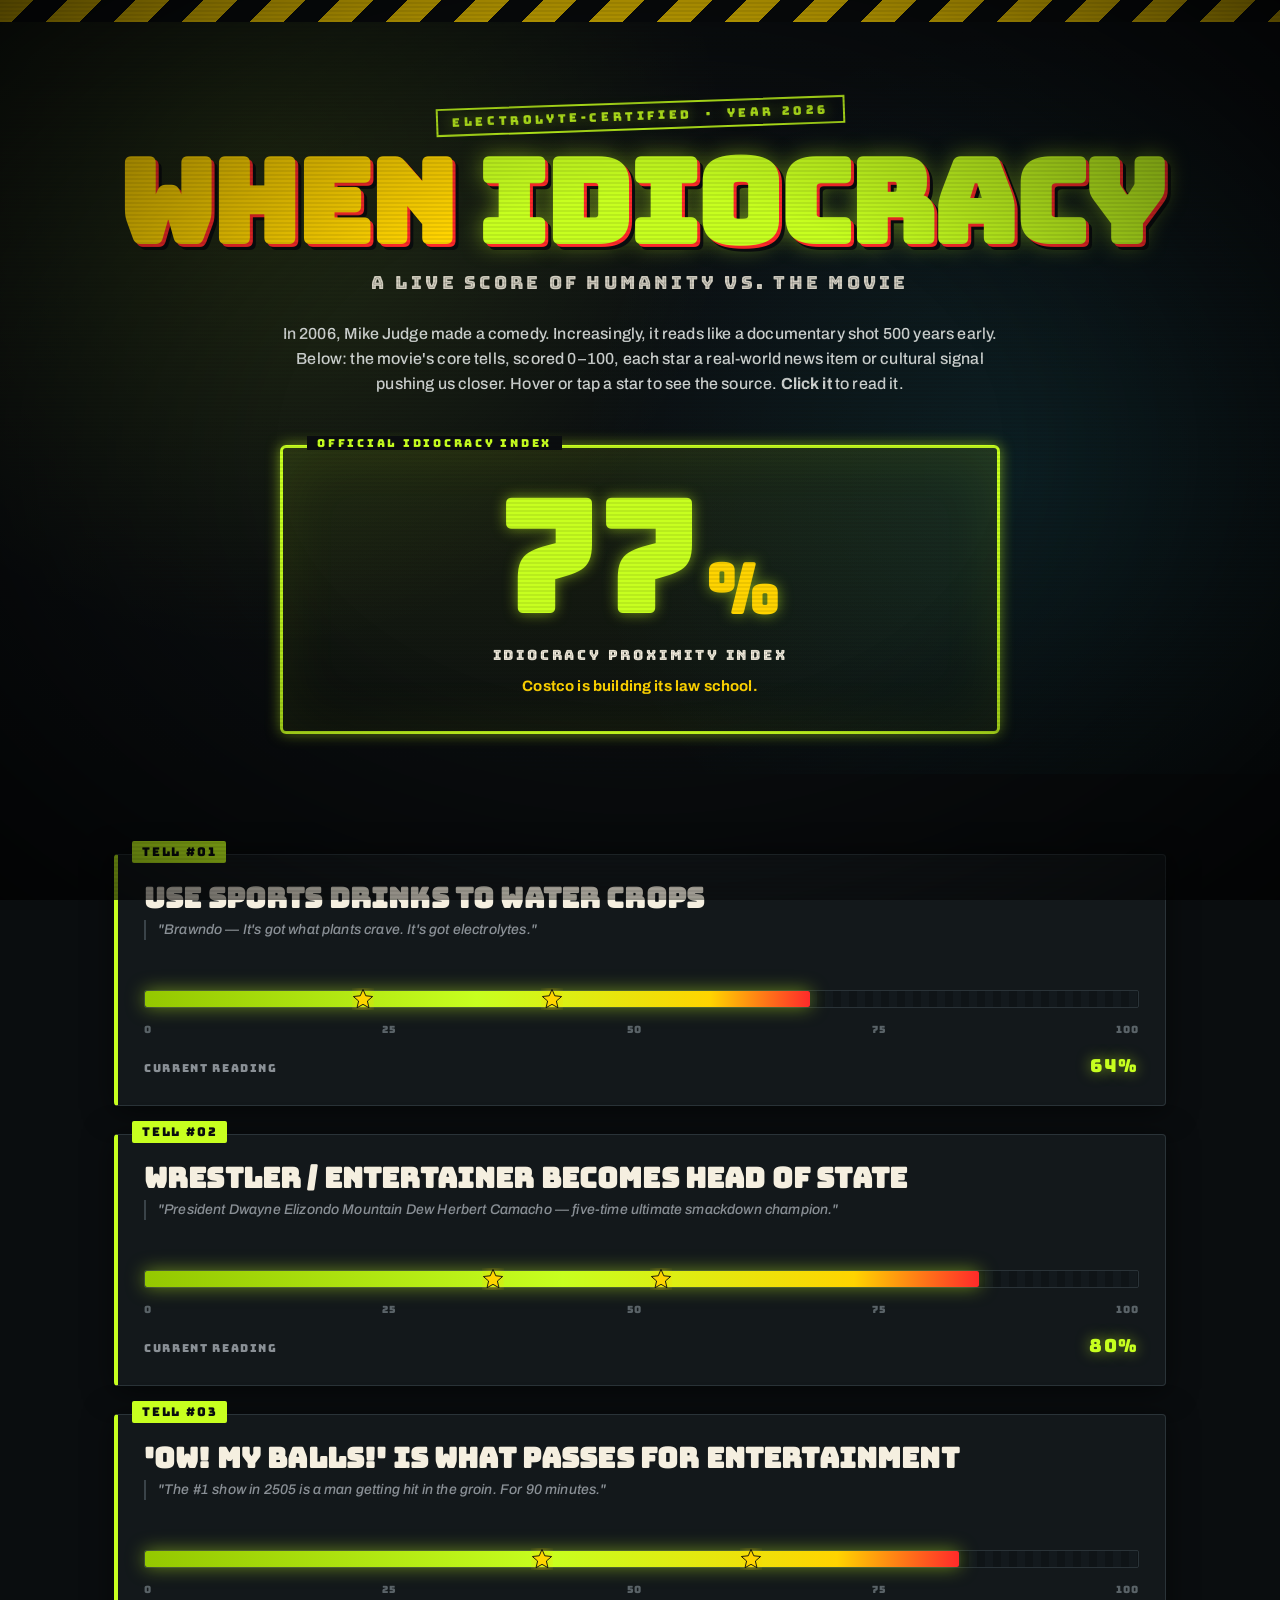
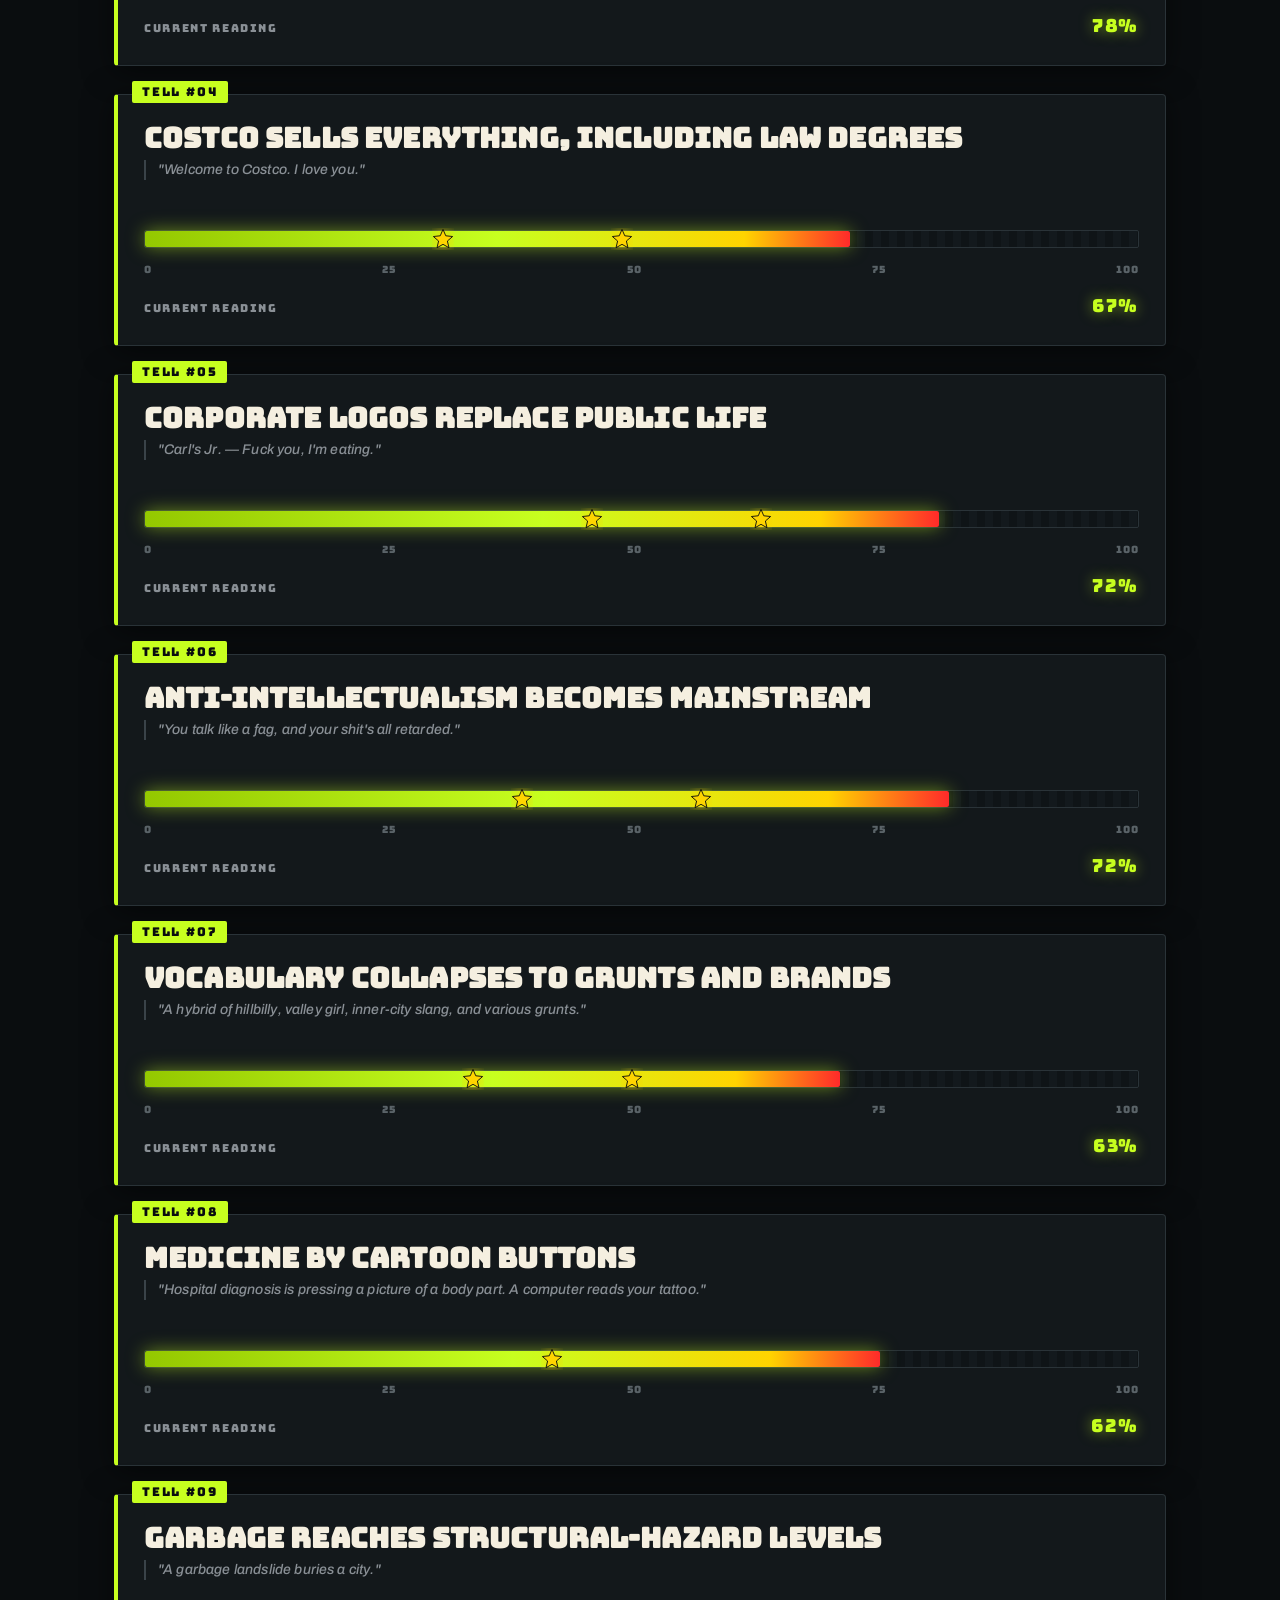
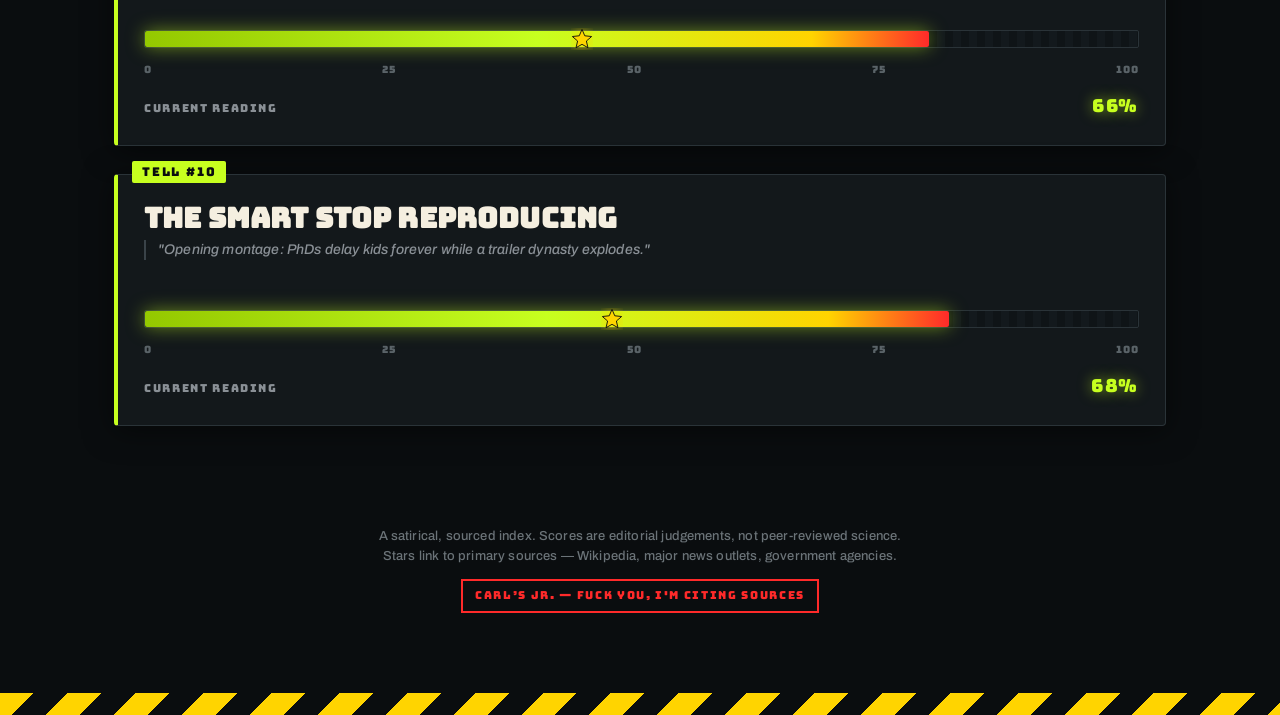
==== index.html @ a4da4355 "Initial: When Idiocracy — live proximity index Static page scoring how close reality has drifted tow" ====
<!doctype html>
<html lang="en">
<head>
  <meta charset="utf-8">
  <meta name="viewport" content="width=device-width, initial-scale=1">
  <title>When Idiocracy — The Official Index</title>
  <meta name="description"
        content="How close is reality to the movie Idiocracy? A scored, sourced, electrolyte-enriched tracker.">

  <link rel="preconnect" href="https://fonts.googleapis.com">
  <link rel="preconnect" href="https://fonts.gstatic.com" crossorigin>
  <link href="https://fonts.googleapis.com/css2?family=Archivo:wght@500;700;900&family=Archivo+Black&family=Bungee&family=Bungee+Inline&display=swap"
        rel="stylesheet">

  <link rel="stylesheet" href="styles.css">
</head>
<body>

  <div class="hazard"></div>

  <header class="hero">
    <div class="stamp">ELECTROLYTE-CERTIFIED &nbsp;·&nbsp; YEAR 2026</div>
    <h1>
      <span class="when">WHEN</span>
      <span class="idiocracy">IDIOCRACY</span>
    </h1>
    <div class="tagline">A Live Score of Humanity vs. the Movie</div>

    <p class="intro">
      In 2006, Mike Judge made a comedy. Increasingly, it reads like a documentary shot 500 years early.
      Below: the movie's core tells, scored 0–100, each star a real-world news item or cultural signal pushing us closer.
      Hover or tap a star to see the source. <strong>Click it</strong> to read it.
    </p>

    <div class="total">
      <div class="big"><span id="total-num">0</span><span class="pct">%</span></div>
      <div class="label">IDIOCRACY PROXIMITY INDEX</div>
      <div class="verdict" id="verdict">Calibrating the Brawndo-meter...</div>
    </div>
  </header>

  <main id="tells" class="tells">
    <!-- tells rendered by script.js -->
  </main>

  <footer>
    A satirical, sourced index. Scores are editorial judgements, not peer-reviewed science.<br>
    Stars link to primary sources — Wikipedia, major news outlets, government agencies.<br>
    <div class="carls">CARL&rsquo;S JR. — FUCK YOU, I'M CITING SOURCES</div>
  </footer>

  <div class="hazard"></div>

  <script src="data.js"></script>
  <script src="script.js"></script>
</body>
</html>
---- styles.css ----
/* ============================================================
   WHEN IDIOCRACY — Brawndo-flavoured dystopian stylesheet
   ============================================================ */

:root {
  --brawndo: #c7ff1f;       /* electrolyte green */
  --brawndo-deep: #94c800;
  --hazard: #ffd400;        /* warning yellow */
  --electric: #19e6ff;      /* TV-blue */
  --blood: #ff2a2a;         /* Carl's Jr. red */
  --ink: #0a0d0f;           /* tarmac */
  --ink-2: #13181b;
  --ash: #1f272b;
  --bone: #f5efe0;          /* newsprint */
  --glow: 0 0 14px rgba(199, 255, 31, 0.55);
}

* { box-sizing: border-box; margin: 0; padding: 0; }

html, body {
  background: var(--ink);
  color: var(--bone);
  font-family: 'Archivo', 'Helvetica Neue', Arial, sans-serif;
  font-weight: 500;
  letter-spacing: 0.01em;
  overflow-x: hidden;
}

/* Scanline crust over the whole page — makes it feel like a CRT feed */
body::before {
  content: "";
  position: fixed; inset: 0;
  background: repeating-linear-gradient(
    to bottom,
    rgba(0,0,0,0) 0px,
    rgba(0,0,0,0) 2px,
    rgba(0,0,0,0.15) 3px,
    rgba(0,0,0,0) 4px
  );
  pointer-events: none;
  z-index: 9999;
  mix-blend-mode: multiply;
}

/* Vignette */
body::after {
  content: "";
  position: fixed; inset: 0;
  background: radial-gradient(ellipse at center, rgba(0,0,0,0) 40%, rgba(0,0,0,0.7) 100%);
  pointer-events: none;
  z-index: 9998;
}

a { color: var(--electric); text-decoration: none; }
a:hover { color: var(--brawndo); }

/* ============================================================
   HAZARD STRIPES (top + bottom)
   ============================================================ */
.hazard {
  height: 22px;
  background: repeating-linear-gradient(
    135deg,
    var(--hazard) 0 24px,
    var(--ink) 24px 48px
  );
  position: relative;
  z-index: 2;
}

/* ============================================================
   HEADER
   ============================================================ */
.hero {
  position: relative;
  padding: 80px 24px 40px;
  text-align: center;
  background:
    radial-gradient(circle at 20% 20%, rgba(199,255,31,0.12), transparent 40%),
    radial-gradient(circle at 80% 60%, rgba(25,230,255,0.08), transparent 40%),
    linear-gradient(180deg, #0c1013 0%, #0a0d0f 100%);
  overflow: hidden;
}

.hero .stamp {
  display: inline-block;
  padding: 4px 14px;
  border: 2px solid var(--brawndo);
  color: var(--brawndo);
  font-family: 'Bungee', 'Archivo Black', sans-serif;
  font-size: 12px;
  letter-spacing: 0.3em;
  transform: rotate(-2deg);
  margin-bottom: 18px;
  text-shadow: var(--glow);
}

.hero h1 {
  font-family: 'Bungee', 'Archivo Black', sans-serif;
  font-size: clamp(48px, 9vw, 120px);
  line-height: 0.95;
  letter-spacing: -0.02em;
  color: var(--bone);
  text-shadow:
    3px 3px 0 var(--blood),
    6px 6px 0 var(--ink);
}
.hero h1 .when { color: var(--hazard); }
.hero h1 .idiocracy {
  color: var(--brawndo);
  text-shadow:
    3px 3px 0 var(--blood),
    6px 6px 0 var(--ink),
    0 0 22px rgba(199,255,31,0.5);
}

.hero .tagline {
  margin-top: 14px;
  font-family: 'Bungee Inline', 'Archivo Black', sans-serif;
  color: var(--bone);
  font-size: clamp(13px, 1.6vw, 18px);
  letter-spacing: 0.18em;
  text-transform: uppercase;
  opacity: 0.85;
}

.hero .intro {
  max-width: 720px;
  margin: 28px auto 0;
  font-size: 16px;
  line-height: 1.55;
  color: #cfd3d1;
}

/* ============================================================
   TOTAL SCORE — giant gauge
   ============================================================ */
.total {
  margin: 48px auto 0;
  max-width: 720px;
  padding: 28px 28px 32px;
  border: 3px solid var(--brawndo);
  background: linear-gradient(180deg, rgba(199,255,31,0.08), rgba(199,255,31,0.02));
  border-radius: 6px;
  position: relative;
  box-shadow: var(--glow), inset 0 0 60px rgba(199,255,31,0.08);
}
.total::before {
  content: "OFFICIAL IDIOCRACY INDEX";
  position: absolute;
  top: -12px; left: 24px;
  background: var(--ink);
  color: var(--brawndo);
  padding: 0 10px;
  font-family: 'Bungee', sans-serif;
  font-size: 11px;
  letter-spacing: 0.25em;
}
.total .big {
  font-family: 'Bungee', 'Archivo Black', sans-serif;
  font-size: clamp(72px, 14vw, 160px);
  line-height: 1;
  color: var(--brawndo);
  text-shadow: var(--glow);
  display: flex;
  align-items: flex-end;
  justify-content: center;
  gap: 6px;
}
.total .big .pct {
  font-size: 0.45em;
  color: var(--hazard);
  margin-bottom: 0.15em;
}
.total .label {
  text-align: center;
  margin-top: 10px;
  font-family: 'Bungee Inline', 'Archivo Black', sans-serif;
  letter-spacing: 0.2em;
  font-size: 14px;
  color: var(--bone);
}
.total .verdict {
  text-align: center;
  margin-top: 14px;
  color: var(--hazard);
  font-weight: 700;
  font-size: 15px;
  min-height: 1.4em;
}

/* ============================================================
   TELLS
   ============================================================ */
.tells {
  max-width: 1100px;
  margin: 80px auto 40px;
  padding: 0 24px;
  display: grid;
  gap: 28px;
}

.tell {
  position: relative;
  padding: 22px 26px 28px;
  background: var(--ink-2);
  border: 1px solid #2a3338;
  border-left: 4px solid var(--brawndo);
  border-radius: 4px;
  box-shadow: 0 4px 30px rgba(0,0,0,0.5);
}

.tell .idx {
  position: absolute;
  top: -14px; left: 14px;
  background: var(--brawndo);
  color: var(--ink);
  font-family: 'Bungee', sans-serif;
  font-size: 12px;
  letter-spacing: 0.15em;
  padding: 3px 10px;
  border-radius: 2px;
}

.tell h2 {
  font-family: 'Bungee', 'Archivo Black', sans-serif;
  color: var(--bone);
  font-size: clamp(20px, 2.6vw, 28px);
  line-height: 1.05;
  text-transform: uppercase;
  margin-top: 6px;
}

.tell .quote {
  margin-top: 8px;
  color: #8a9096;
  font-style: italic;
  font-size: 14px;
  line-height: 1.4;
  border-left: 2px solid #3a4349;
  padding-left: 12px;
}

/* --- progress bar --- */
.bar-wrap {
  margin-top: 22px;
  position: relative;
  padding: 28px 0 40px; /* room for label + scale */
}

.bar {
  position: relative;
  height: 18px;
  background: repeating-linear-gradient(
    90deg,
    #0f1417 0 8px,
    #13191d 8px 16px
  );
  border: 1px solid #2a3338;
  border-radius: 2px;
  overflow: visible;
}

.bar .fill {
  position: absolute;
  top: 0; left: 0; bottom: 0;
  width: 0%;
  background: linear-gradient(90deg,
    var(--brawndo-deep) 0%,
    var(--brawndo) 50%,
    var(--hazard) 85%,
    var(--blood) 100%);
  box-shadow: 0 0 18px rgba(199,255,31,0.5);
  transition: width 2s cubic-bezier(.2,.9,.25,1);
  border-radius: 2px;
}

.bar-wrap .scale {
  position: absolute;
  left: 0; right: 0;
  bottom: 12px;
  display: flex;
  justify-content: space-between;
  font-family: 'Bungee', sans-serif;
  font-size: 10px;
  letter-spacing: 0.1em;
  color: #5a6368;
  pointer-events: none;
}

/* --- stars --- */
.star {
  position: absolute;
  top: 50%;
  transform: translate(-50%, -50%) scale(0);
  width: 26px;
  height: 26px;
  display: grid;
  place-items: center;
  cursor: pointer;
  opacity: 0;
  transition: transform .4s cubic-bezier(.5,1.8,.5,1), opacity .3s;
  z-index: 2;
}
.star.lit { opacity: 1; transform: translate(-50%, -50%) scale(1); }
.star:hover { transform: translate(-50%, -50%) scale(1.35); }

.star svg { width: 22px; height: 22px; display: block; }
.star svg path {
  fill: var(--hazard);
  stroke: var(--ink);
  stroke-width: 1;
  filter: drop-shadow(0 0 6px rgba(255,212,0,0.9));
}

.star .card {
  position: absolute;
  left: 50%;
  bottom: calc(100% + 10px);
  transform: translateX(-50%);
  width: 260px;
  background: var(--bone);
  color: var(--ink);
  padding: 10px 12px;
  font-size: 12px;
  line-height: 1.35;
  border-radius: 3px;
  box-shadow: 0 10px 20px rgba(0,0,0,0.6);
  opacity: 0;
  pointer-events: none;
  transition: opacity .15s;
  z-index: 10;
}
.star:hover .card { opacity: 1; }
.star .card::after {
  content: "";
  position: absolute;
  top: 100%; left: 50%;
  transform: translateX(-50%);
  border: 6px solid transparent;
  border-top-color: var(--bone);
}
.star .card .src {
  display: inline-block;
  background: var(--blood);
  color: var(--bone);
  font-family: 'Bungee', sans-serif;
  font-size: 9px;
  letter-spacing: 0.15em;
  padding: 2px 6px;
  margin-bottom: 6px;
}
.star .card .t { font-weight: 700; }

/* --- tell footer --- */
.tell-foot {
  display: flex;
  justify-content: space-between;
  align-items: baseline;
  margin-top: 6px;
  font-family: 'Bungee', sans-serif;
  font-size: 11px;
  letter-spacing: 0.15em;
  color: #8a9096;
}
.tell-foot .score {
  color: var(--brawndo);
  font-size: 18px;
  text-shadow: var(--glow);
}

/* ============================================================
   FOOTER
   ============================================================ */
footer {
  margin-top: 60px;
  padding: 40px 24px 80px;
  text-align: center;
  font-size: 13px;
  color: #6b7378;
  line-height: 1.6;
}
footer .carls {
  display: inline-block;
  margin-top: 12px;
  padding: 6px 12px;
  border: 2px solid var(--blood);
  color: var(--blood);
  font-family: 'Bungee', sans-serif;
  letter-spacing: 0.15em;
  font-size: 11px;
}

/* ============================================================
   ANIMATIONS
   ============================================================ */
@keyframes flicker {
  0%, 96%, 100% { opacity: 1; }
  97% { opacity: 0.4; }
  98% { opacity: 1; }
  99% { opacity: 0.6; }
}
.hero h1 .idiocracy { animation: flicker 6s infinite; }

@keyframes pulse {
  0%, 100% { box-shadow: var(--glow), inset 0 0 60px rgba(199,255,31,0.08); }
  50%      { box-shadow: 0 0 28px rgba(199,255,31,0.9), inset 0 0 80px rgba(199,255,31,0.15); }
}
.total { animation: pulse 3.5s ease-in-out infinite; }

/* Small screens */
@media (max-width: 640px) {
  .hero { padding-top: 54px; }
  .star .card { width: 200px; }
  .tells { margin-top: 48px; }
}
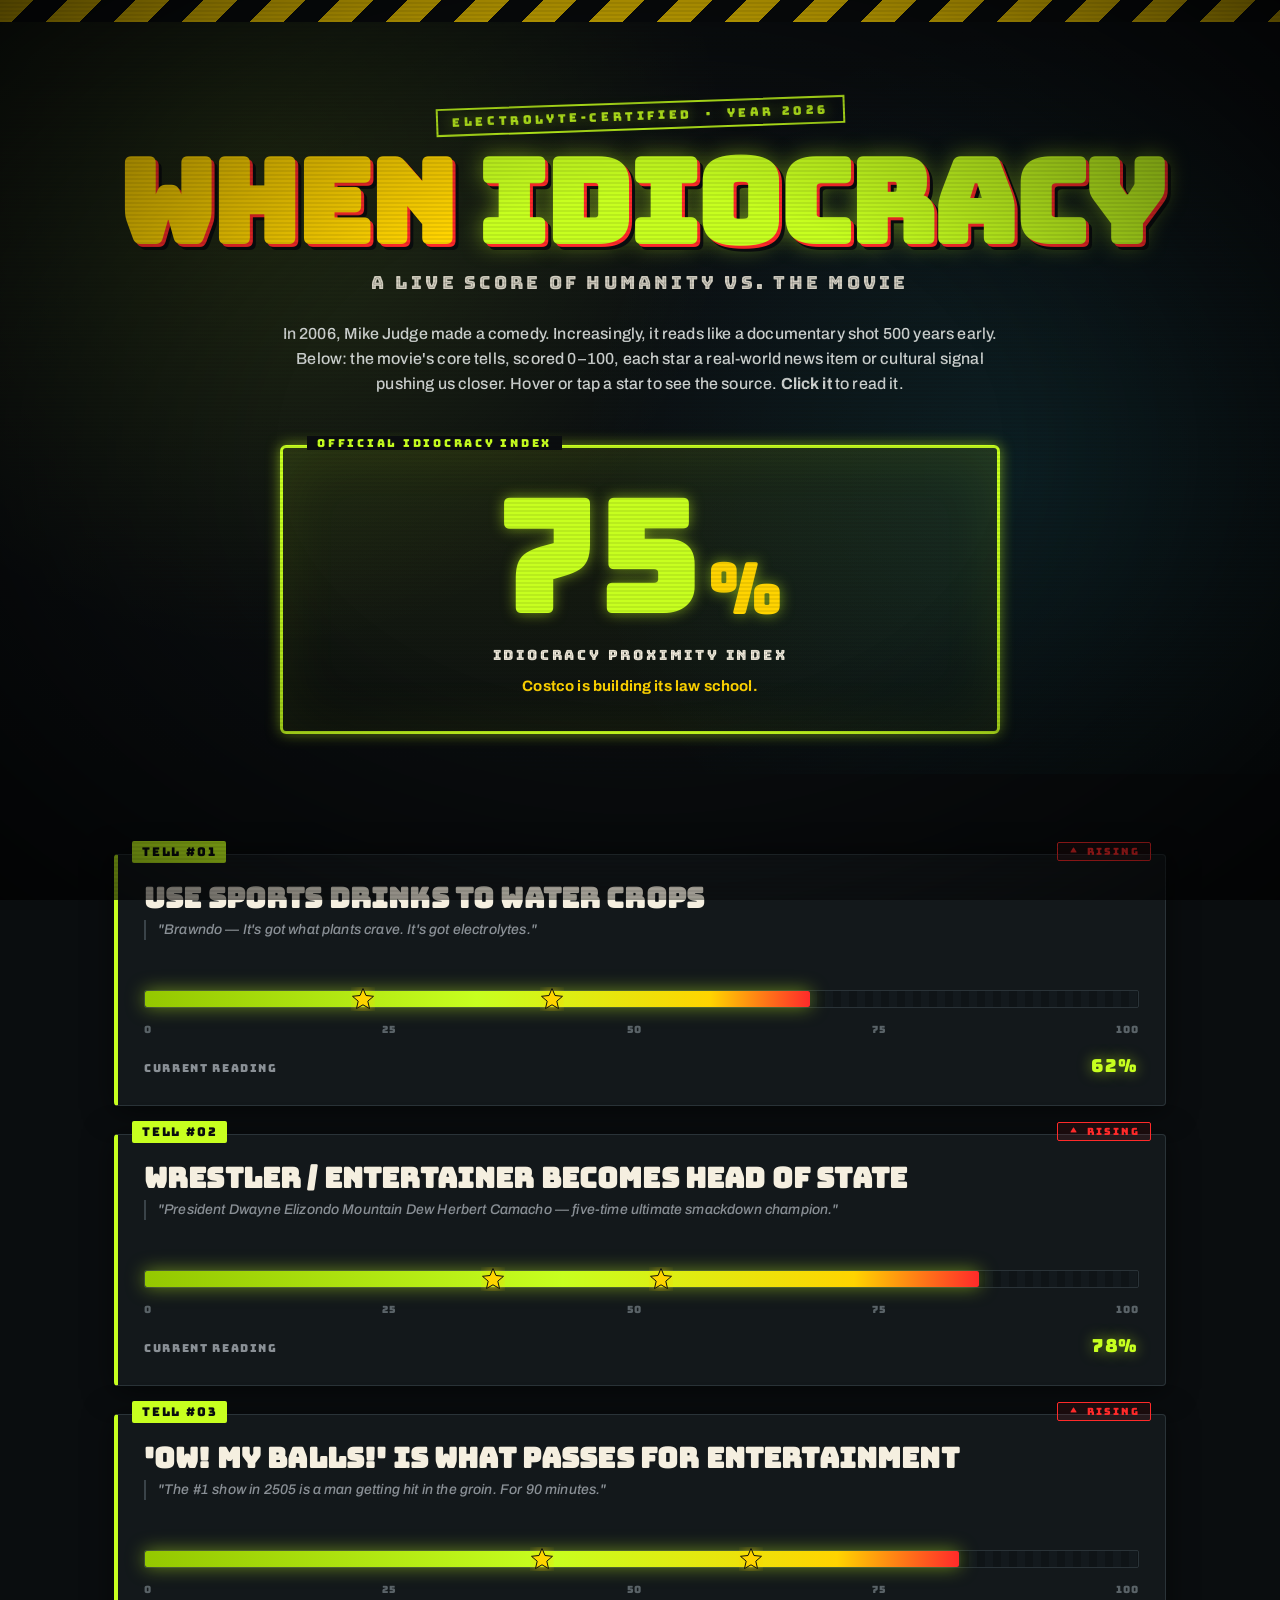
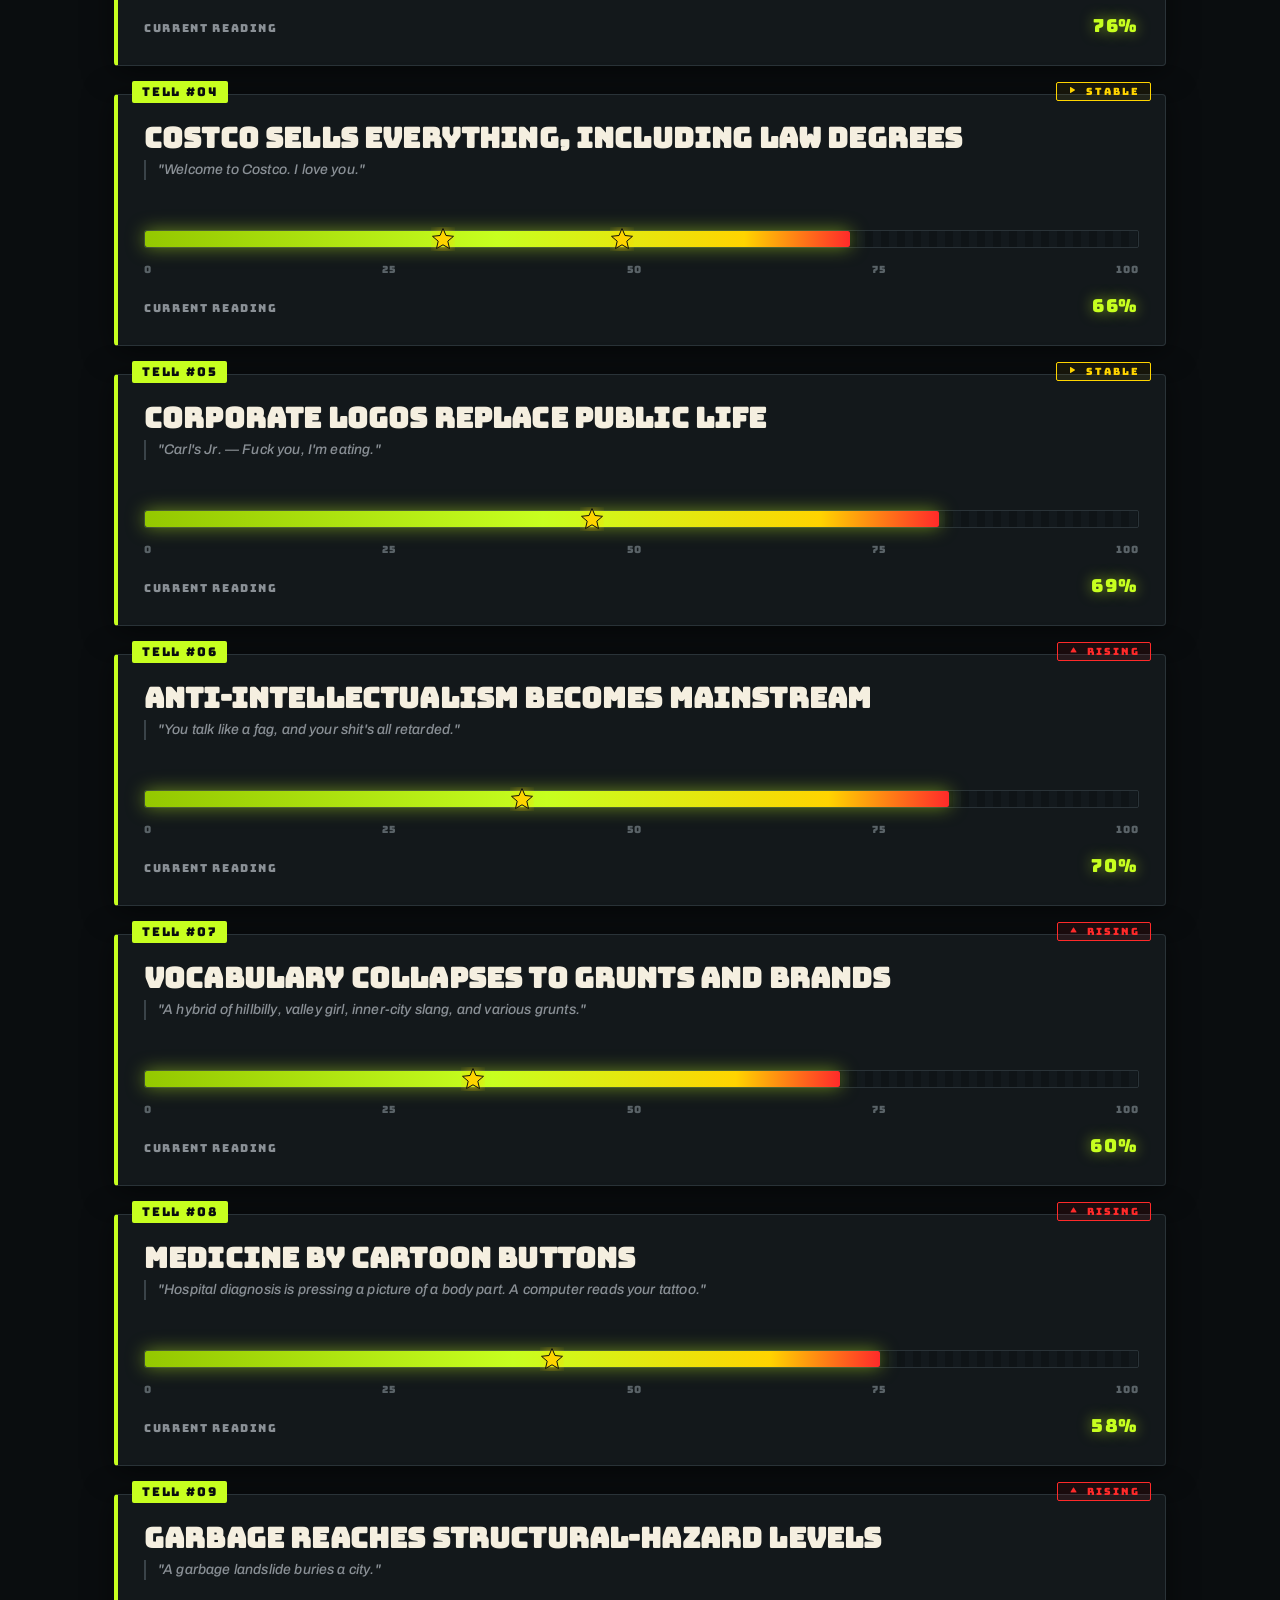
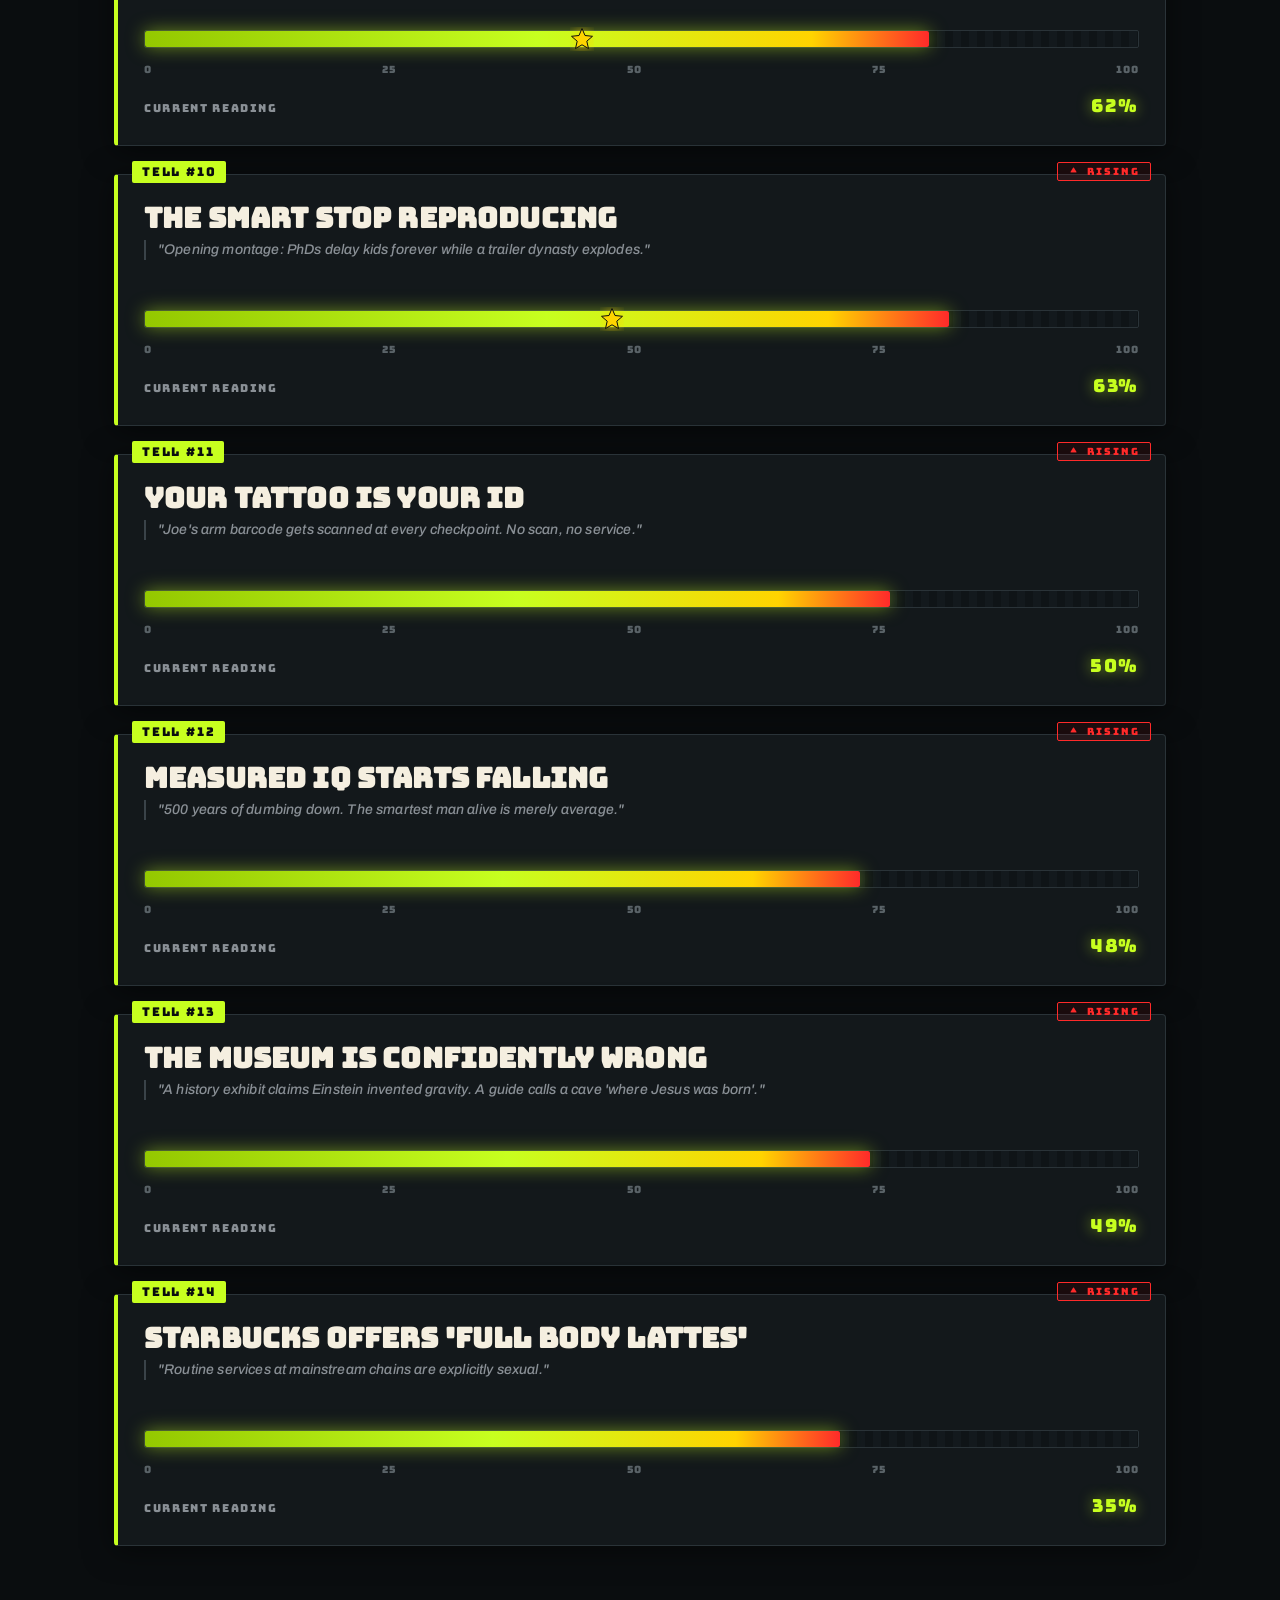
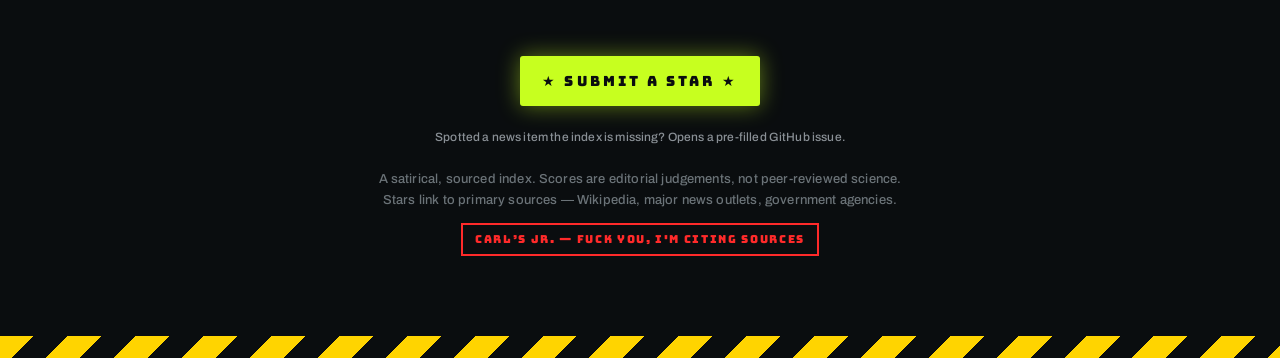
==== commit 8f3230df: "Add trend arrows, 4 new tells, submit-a-star button, OG share card Trend arrows - Each tell now carr" ====
--- a/index.html
+++ b/index.html
@@ -6,6 +6,16 @@
   <title>When Idiocracy — The Official Index</title>
   <meta name="description"
         content="How close is reality to the movie Idiocracy? A scored, sourced, electrolyte-enriched tracker.">
+
+  <!-- OpenGraph / social share -->
+  <meta property="og:title" content="When Idiocracy — The Official Index">
+  <meta property="og:description" content="A live, sourced score of how close reality has drifted toward the movie Idiocracy.">
+  <meta property="og:type" content="website">
+  <meta property="og:image" content="og.png">
+  <meta property="og:image:width" content="1200">
+  <meta property="og:image:height" content="630">
+  <meta name="twitter:card" content="summary_large_image">
+  <meta name="twitter:image" content="og.png">
 
   <link rel="preconnect" href="https://fonts.googleapis.com">
   <link rel="preconnect" href="https://fonts.gstatic.com" crossorigin>
@@ -44,6 +54,15 @@
   </main>
 
   <footer>
+    <div class="submit-wrap">
+      <a id="submit-star" class="submit-star" href="#" target="_blank" rel="noopener noreferrer">
+        &#9733; SUBMIT A STAR &#9733;
+      </a>
+    </div>
+    <div class="submit-hint">
+      Spotted a news item the index is missing? Opens a pre-filled GitHub issue.
+    </div>
+
     A satirical, sourced index. Scores are editorial judgements, not peer-reviewed science.<br>
     Stars link to primary sources — Wikipedia, major news outlets, government agencies.<br>
     <div class="carls">CARL&rsquo;S JR. — FUCK YOU, I'M CITING SOURCES</div>
--- a/styles.css
+++ b/styles.css
@@ -210,9 +210,16 @@
   box-shadow: 0 4px 30px rgba(0,0,0,0.5);
 }
 
+.tell-head {
+  position: absolute;
+  top: -14px; left: 14px; right: 14px;
+  display: flex;
+  align-items: center;
+  gap: 10px;
+  pointer-events: none;
+}
+.tell-head > * { pointer-events: auto; }
 .tell .idx {
-  position: absolute;
-  top: -14px; left: 14px;
   background: var(--brawndo);
   color: var(--ink);
   font-family: 'Bungee', sans-serif;
@@ -220,6 +227,50 @@
   letter-spacing: 0.15em;
   padding: 3px 10px;
   border-radius: 2px;
+}
+
+.trend {
+  margin-left: auto;
+  display: inline-flex;
+  align-items: center;
+  gap: 6px;
+  padding: 3px 10px;
+  border-radius: 2px;
+  font-family: 'Bungee', sans-serif;
+  font-size: 10px;
+  letter-spacing: 0.2em;
+  line-height: 1;
+  border: 1px solid;
+}
+.trend .g { font-size: 11px; transform: translateY(-1px); }
+
+.trend-rising {
+  color: var(--blood);
+  border-color: var(--blood);
+  background: rgba(255, 42, 42, 0.08);
+}
+.trend-rising .g { animation: nudgeUp 1.6s ease-in-out infinite; }
+
+.trend-stable {
+  color: var(--hazard);
+  border-color: var(--hazard);
+  background: rgba(255, 212, 0, 0.06);
+}
+
+.trend-easing {
+  color: var(--brawndo);
+  border-color: var(--brawndo);
+  background: rgba(199, 255, 31, 0.08);
+}
+.trend-easing .g { animation: nudgeDown 1.6s ease-in-out infinite; }
+
+@keyframes nudgeUp {
+  0%, 100% { transform: translateY(-1px); }
+  50%      { transform: translateY(-4px); }
+}
+@keyframes nudgeDown {
+  0%, 100% { transform: translateY(-1px); }
+  50%      { transform: translateY(2px); }
 }
 
 .tell h2 {
@@ -288,69 +339,146 @@
   pointer-events: none;
 }
 
-/* --- stars --- */
+/* --- stars (buttons) --- */
 .star {
   position: absolute;
   top: 50%;
   transform: translate(-50%, -50%) scale(0);
-  width: 26px;
-  height: 26px;
+  width: 30px;
+  height: 30px;
   display: grid;
   place-items: center;
   cursor: pointer;
   opacity: 0;
-  transition: transform .4s cubic-bezier(.5,1.8,.5,1), opacity .3s;
+  transition: transform .4s cubic-bezier(.5,1.8,.5,1), opacity .3s, filter .2s;
   z-index: 2;
+  /* button reset */
+  background: transparent;
+  border: 0;
+  padding: 0;
+  color: inherit;
+  font: inherit;
 }
 .star.lit { opacity: 1; transform: translate(-50%, -50%) scale(1); }
-.star:hover { transform: translate(-50%, -50%) scale(1.35); }
-
-.star svg { width: 22px; height: 22px; display: block; }
+.star:hover,
+.star:focus-visible {
+  transform: translate(-50%, -50%) scale(1.4);
+  outline: none;
+}
+.star:focus-visible svg path {
+  filter: drop-shadow(0 0 10px rgba(199,255,31,1));
+  stroke: var(--brawndo);
+  stroke-width: 1.5;
+}
+.star[aria-expanded="true"] {
+  transform: translate(-50%, -50%) scale(1.55);
+}
+.star[aria-expanded="true"] svg path {
+  fill: var(--brawndo);
+  stroke: var(--ink);
+  filter: drop-shadow(0 0 12px rgba(199,255,31,0.95));
+}
+
+.star svg { width: 24px; height: 24px; display: block; pointer-events: none; }
 .star svg path {
   fill: var(--hazard);
   stroke: var(--ink);
   stroke-width: 1;
   filter: drop-shadow(0 0 6px rgba(255,212,0,0.9));
-}
-
-.star .card {
-  position: absolute;
-  left: 50%;
-  bottom: calc(100% + 10px);
-  transform: translateX(-50%);
-  width: 260px;
+  transition: fill .15s;
+}
+
+/* --- inline detail panel --- */
+.detail {
+  margin-top: 18px;
+  overflow: hidden;
+  max-height: 0;
+  opacity: 0;
+  transition: max-height .35s ease, opacity .25s ease, margin-top .2s ease;
+}
+.detail[hidden] { display: none; }
+.detail.open {
+  max-height: 320px;
+  opacity: 1;
+}
+.detail-inner {
   background: var(--bone);
   color: var(--ink);
-  padding: 10px 12px;
-  font-size: 12px;
-  line-height: 1.35;
+  padding: 14px 16px 16px;
   border-radius: 3px;
-  box-shadow: 0 10px 20px rgba(0,0,0,0.6);
-  opacity: 0;
-  pointer-events: none;
-  transition: opacity .15s;
-  z-index: 10;
-}
-.star:hover .card { opacity: 1; }
-.star .card::after {
+  border-left: 4px solid var(--brawndo);
+  box-shadow: 0 14px 30px rgba(0,0,0,0.5);
+  position: relative;
+}
+.detail-inner::before {
   content: "";
   position: absolute;
-  top: 100%; left: 50%;
-  transform: translateX(-50%);
-  border: 6px solid transparent;
-  border-top-color: var(--bone);
-}
-.star .card .src {
-  display: inline-block;
+  top: -8px;
+  left: 22px;
+  width: 14px; height: 14px;
+  background: var(--bone);
+  transform: rotate(45deg);
+  border-left: 4px solid var(--brawndo);
+  border-top: 4px solid var(--brawndo);
+}
+.detail-head {
+  display: flex;
+  align-items: center;
+  gap: 10px;
+  margin-bottom: 8px;
+  flex-wrap: wrap;
+}
+.detail-head .src {
   background: var(--blood);
   color: var(--bone);
   font-family: 'Bungee', sans-serif;
-  font-size: 9px;
+  font-size: 10px;
+  letter-spacing: 0.18em;
+  padding: 3px 8px;
+  border-radius: 2px;
+}
+.detail-head .date {
+  font-family: 'Archivo', sans-serif;
+  font-weight: 700;
+  font-size: 12px;
+  letter-spacing: 0.1em;
+  text-transform: uppercase;
+  color: #555;
+}
+.detail-head .pct {
+  margin-left: auto;
+  font-family: 'Bungee', sans-serif;
+  font-size: 11px;
+  color: var(--brawndo-deep);
   letter-spacing: 0.15em;
-  padding: 2px 6px;
-  margin-bottom: 6px;
-}
-.star .card .t { font-weight: 700; }
+}
+.detail .t {
+  font-family: 'Archivo', sans-serif;
+  font-weight: 700;
+  font-size: 16px;
+  line-height: 1.35;
+  color: var(--ink);
+  margin-bottom: 12px;
+}
+.detail .read {
+  display: inline-block;
+  background: var(--ink);
+  color: var(--brawndo);
+  font-family: 'Bungee', sans-serif;
+  font-size: 11px;
+  letter-spacing: 0.2em;
+  padding: 8px 14px;
+  border-radius: 2px;
+  text-decoration: none;
+  transition: background .15s, color .15s, transform .15s;
+}
+.detail .read:hover,
+.detail .read:focus-visible {
+  background: var(--brawndo);
+  color: var(--ink);
+  outline: none;
+  transform: translateY(-1px);
+}
 
 /* --- tell footer --- */
 .tell-foot {
@@ -380,6 +508,38 @@
   color: #6b7378;
   line-height: 1.6;
 }
+
+.submit-wrap {
+  margin: 10px 0 28px;
+}
+.submit-star {
+  display: inline-block;
+  background: var(--brawndo);
+  color: var(--ink);
+  font-family: 'Bungee', sans-serif;
+  font-size: 14px;
+  letter-spacing: 0.22em;
+  padding: 14px 22px;
+  border-radius: 3px;
+  text-decoration: none;
+  box-shadow: 0 0 22px rgba(199,255,31,0.45);
+  transition: transform .15s ease, box-shadow .15s ease, background .15s;
+}
+.submit-star:hover,
+.submit-star:focus-visible {
+  transform: translateY(-2px);
+  background: var(--hazard);
+  color: var(--ink);
+  box-shadow: 0 0 28px rgba(255,212,0,0.7);
+  outline: none;
+}
+.submit-hint {
+  font-size: 12px;
+  color: #8a9096;
+  margin-top: -6px;
+  margin-bottom: 22px;
+}
+
 footer .carls {
   display: inline-block;
   margin-top: 12px;
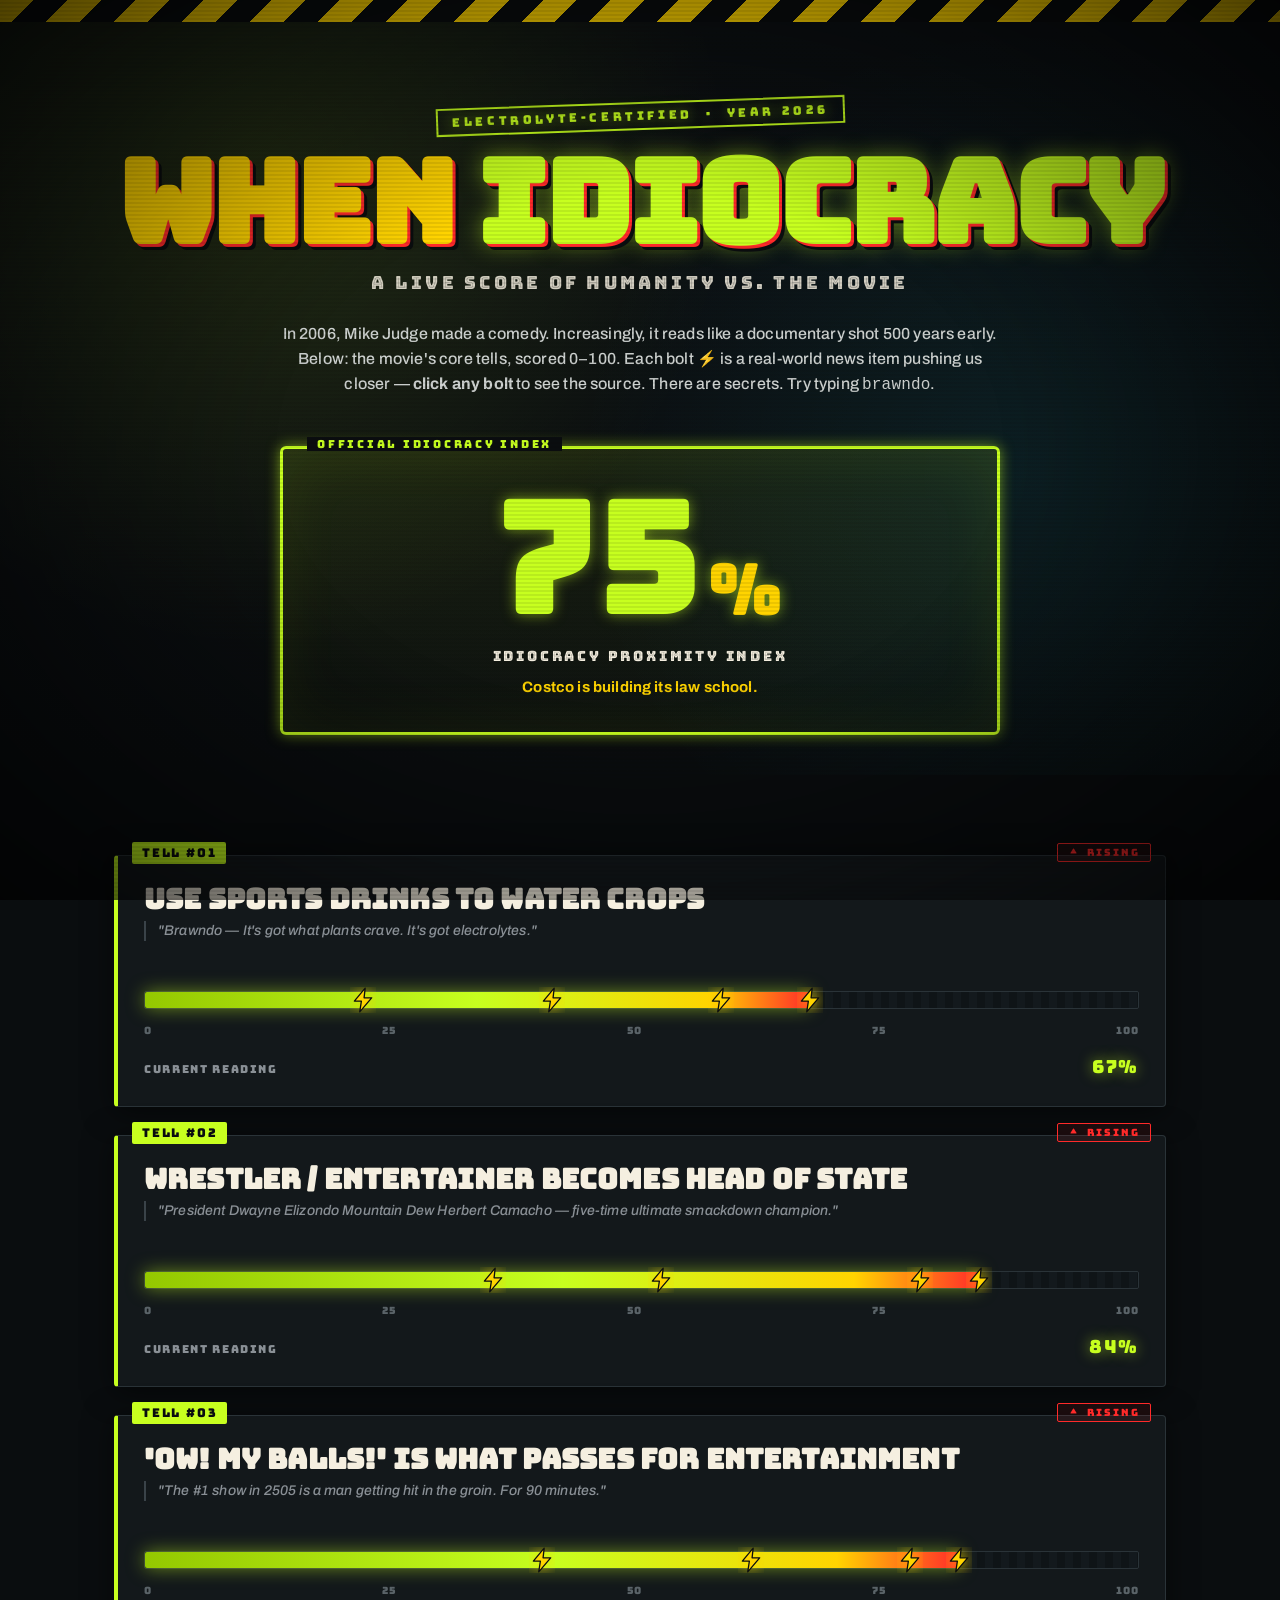
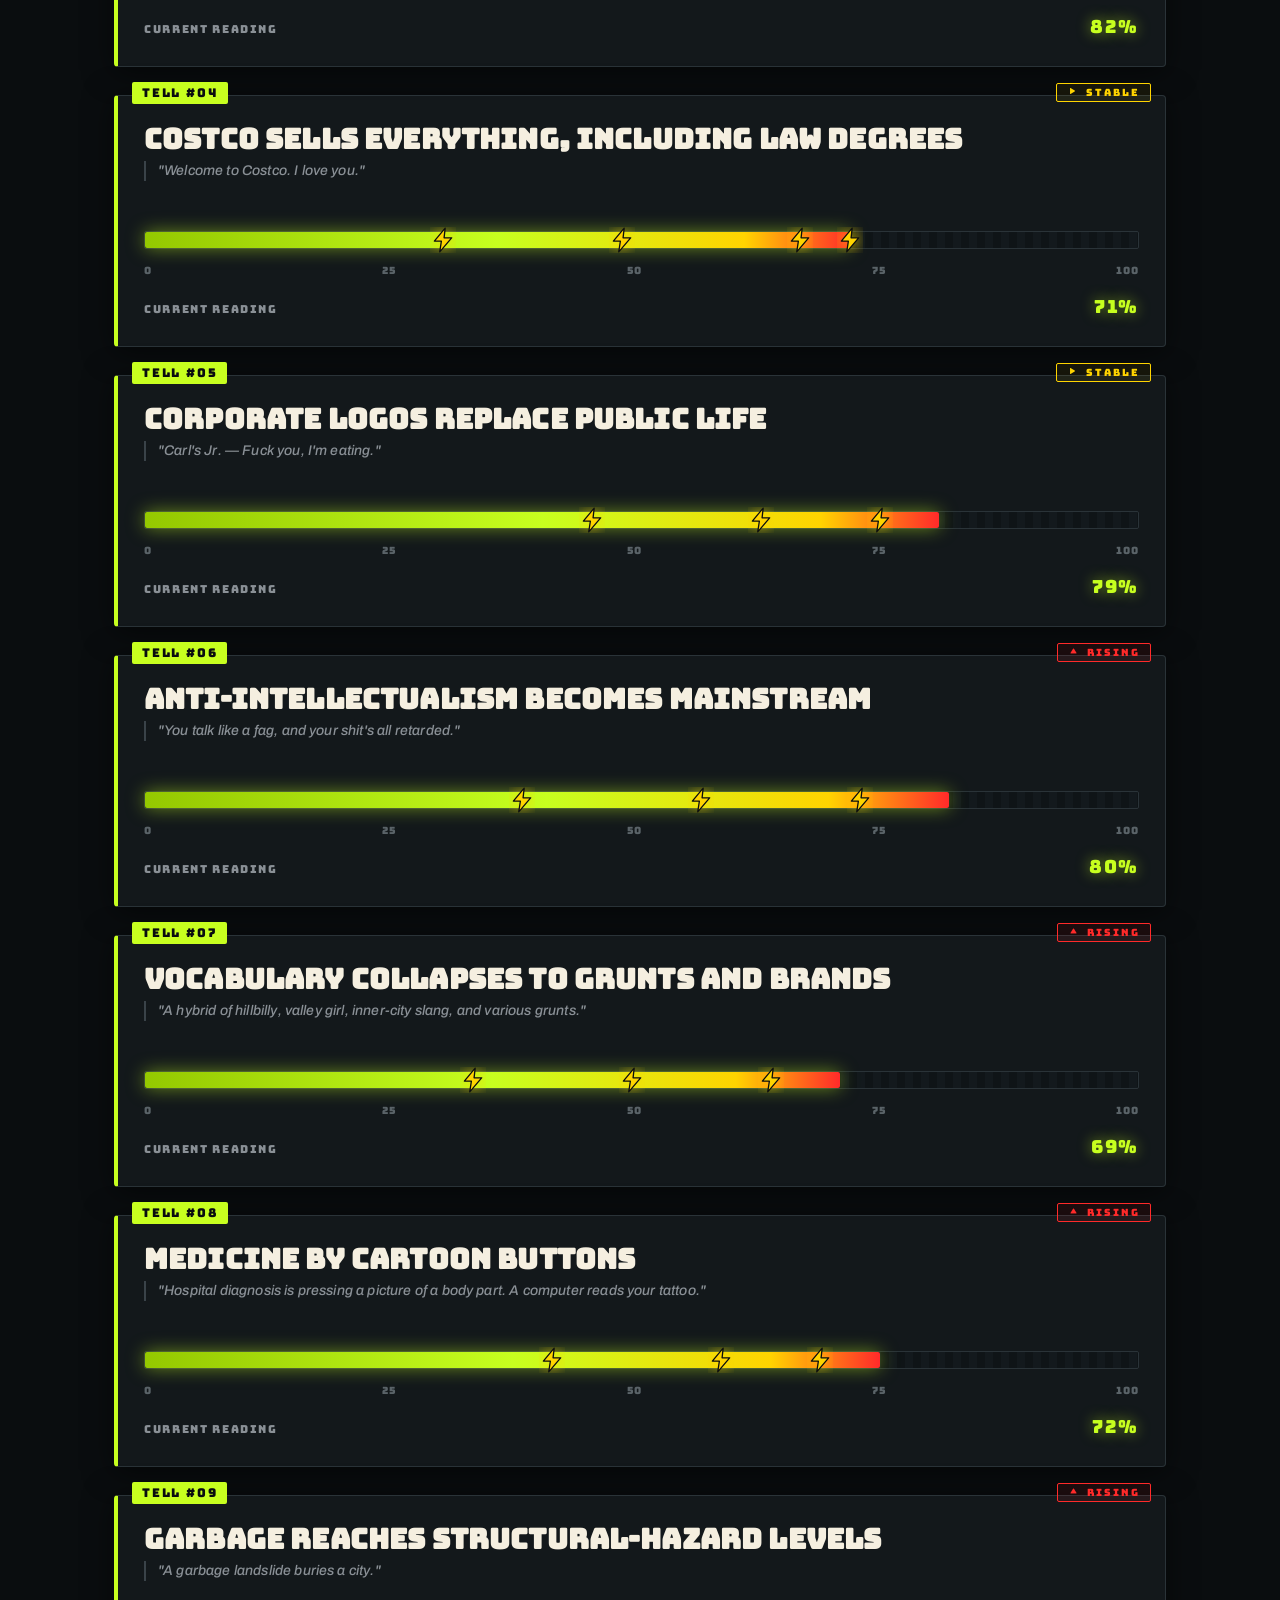
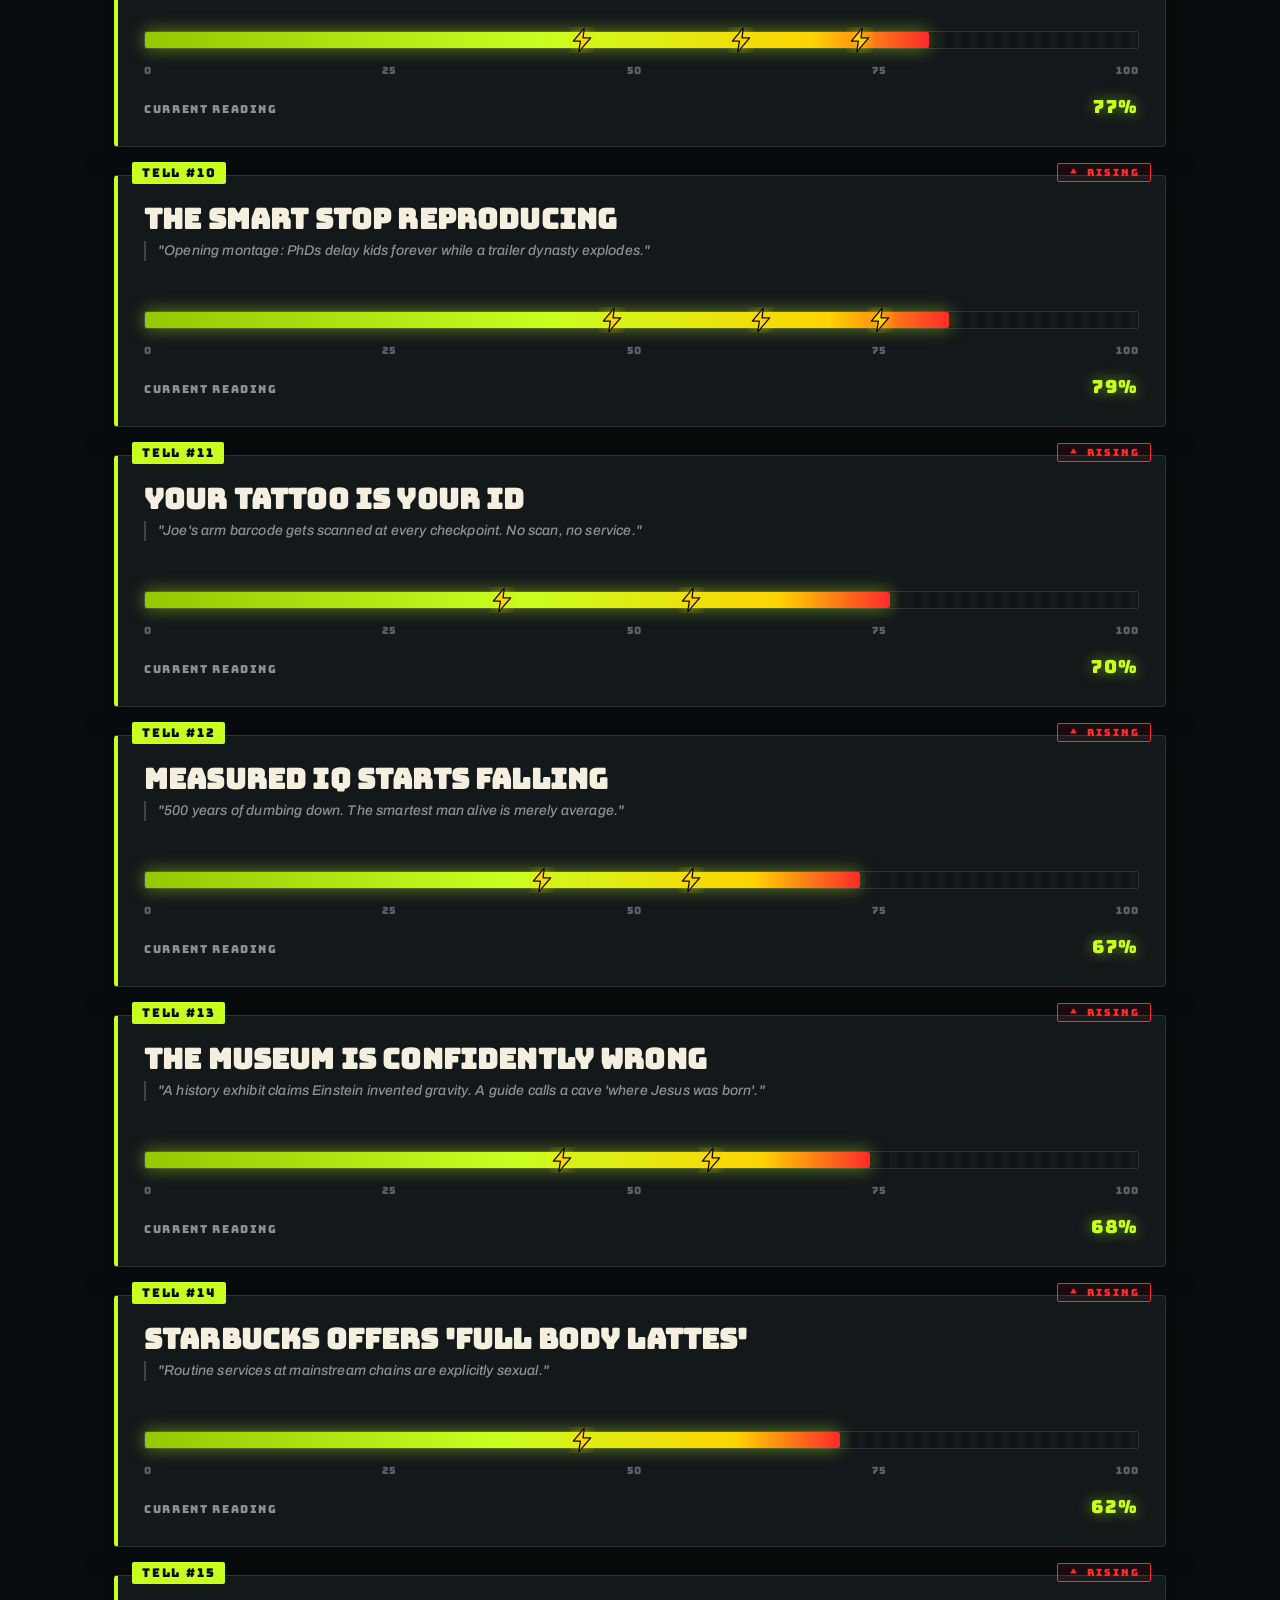
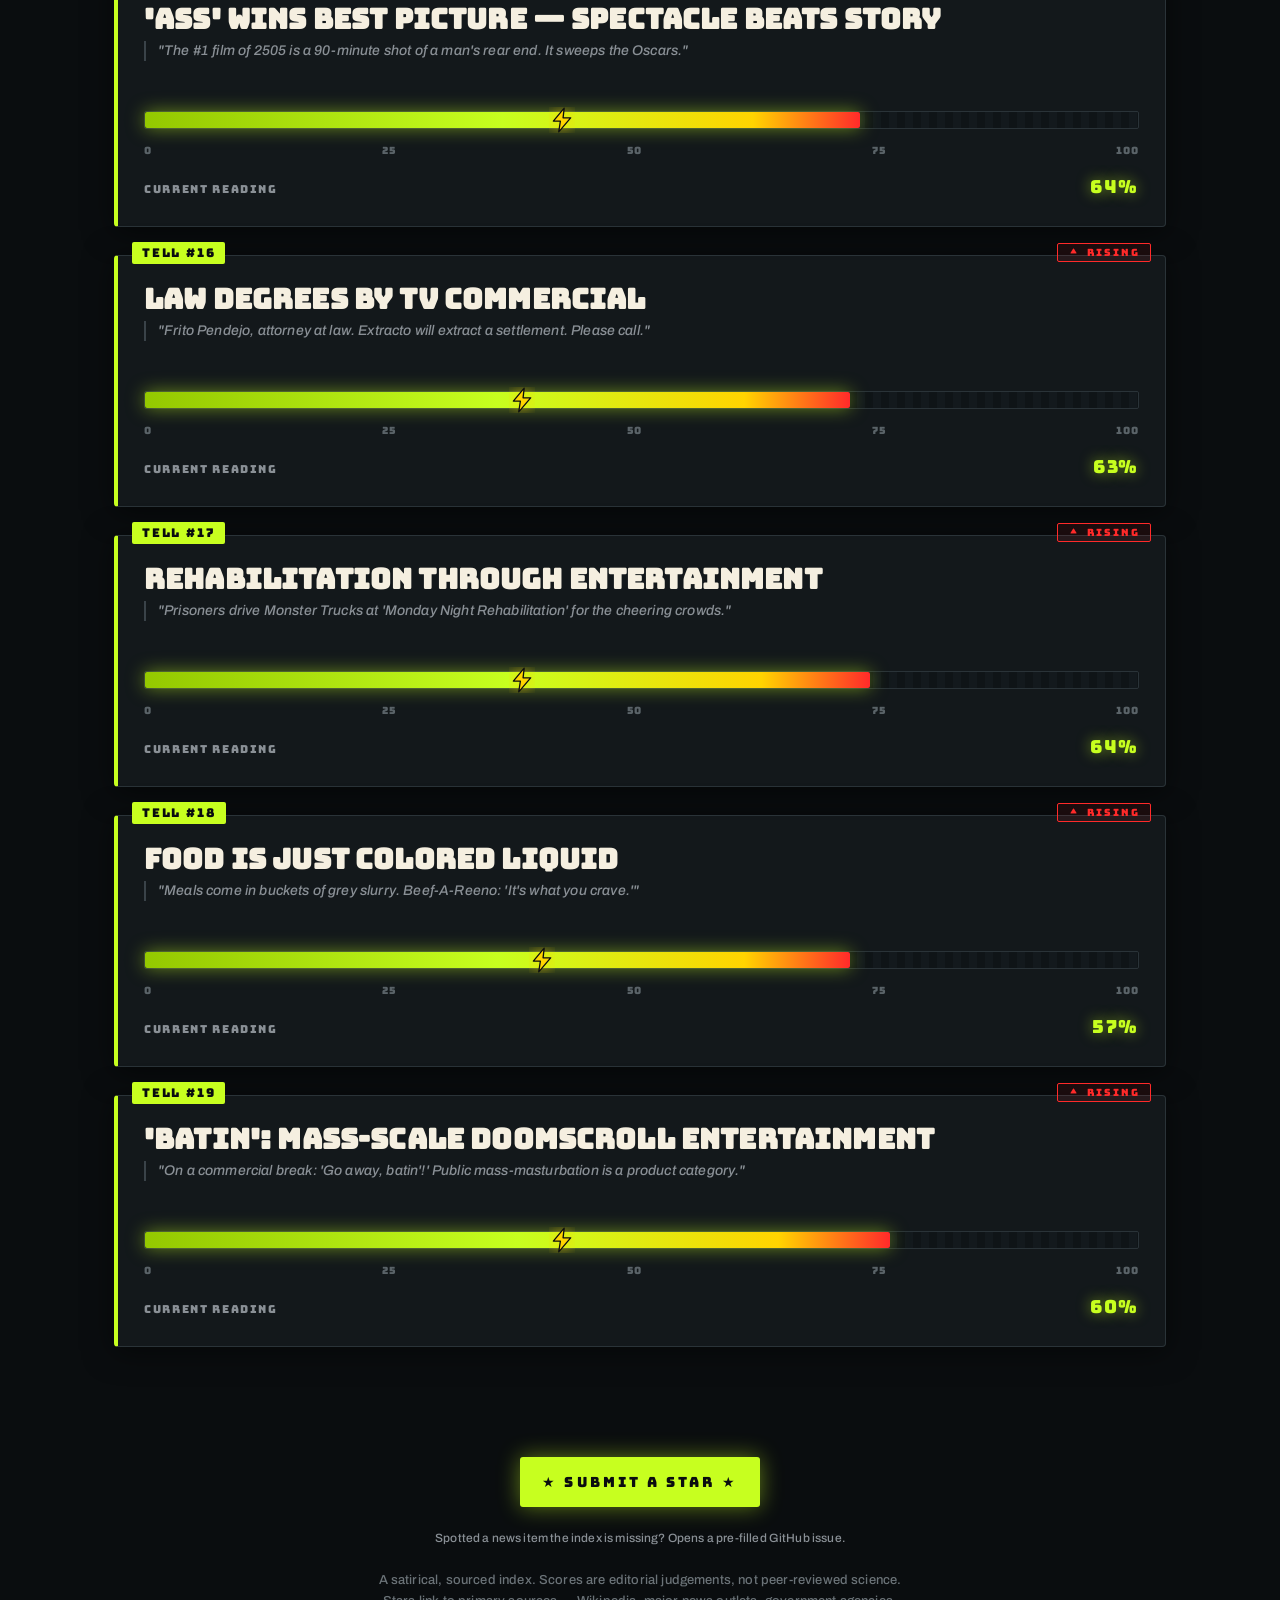
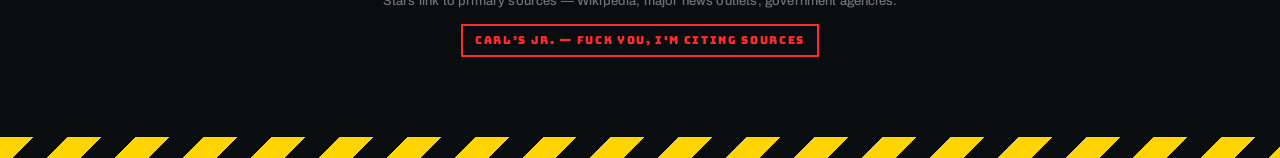
==== commit 0cce5eb8: "Lightning bolts + 5 new tells + script easter eggs Stars → bolts - The star icon is replaced by a Br" ====
--- a/index.html
+++ b/index.html
@@ -38,8 +38,8 @@
 
     <p class="intro">
       In 2006, Mike Judge made a comedy. Increasingly, it reads like a documentary shot 500 years early.
-      Below: the movie's core tells, scored 0–100, each star a real-world news item or cultural signal pushing us closer.
-      Hover or tap a star to see the source. <strong>Click it</strong> to read it.
+      Below: the movie's core tells, scored 0–100. Each bolt ⚡ is a real-world news item pushing us closer —
+      <strong>click any bolt</strong> to see the source. There are secrets. Try typing <code>brawndo</code>.
     </p>
 
     <div class="total">
--- a/styles.css
+++ b/styles.css
@@ -379,14 +379,22 @@
   filter: drop-shadow(0 0 12px rgba(199,255,31,0.95));
 }
 
-.star svg { width: 24px; height: 24px; display: block; pointer-events: none; }
+.star svg { width: 26px; height: 26px; display: block; pointer-events: none; }
 .star svg path {
   fill: var(--hazard);
   stroke: var(--ink);
-  stroke-width: 1;
-  filter: drop-shadow(0 0 6px rgba(255,212,0,0.9));
+  stroke-width: 1.2;
+  stroke-linejoin: round;
+  filter: drop-shadow(0 0 7px rgba(255,212,0,0.95));
   transition: fill .15s;
 }
+/* idle shimmer — one bolt at a time flickers every 8s */
+@keyframes bolt-flicker {
+  0%, 92%, 100% { filter: drop-shadow(0 0 7px rgba(255,212,0,0.95)); }
+  94% { filter: drop-shadow(0 0 14px rgba(199,255,31,1)); fill: var(--brawndo); }
+  96% { filter: drop-shadow(0 0 4px rgba(255,212,0,0.4)); }
+}
+.star.lit svg path { animation: bolt-flicker 8s ease-in-out infinite; }
 
 /* --- inline detail panel --- */
 .detail {
@@ -574,3 +582,80 @@
   .star .card { width: 200px; }
   .tells { margin-top: 48px; }
 }
+
+/* ============================================================
+   EASTER EGGS — toast, Brawndo rain, Not-Sure mode
+   ============================================================ */
+.toast {
+  position: fixed;
+  left: 50%; top: 80px;
+  transform: translate(-50%, -20px) scale(0.95);
+  background: var(--ink);
+  color: var(--brawndo);
+  border: 3px solid var(--brawndo);
+  padding: 14px 22px;
+  font-family: 'Bungee', sans-serif;
+  letter-spacing: 0.24em;
+  font-size: 18px;
+  border-radius: 4px;
+  box-shadow: 0 0 32px rgba(199,255,31,0.7);
+  opacity: 0;
+  pointer-events: none;
+  z-index: 10000;
+  transition: transform .35s cubic-bezier(.2,1.3,.4,1), opacity .25s;
+}
+.toast.on {
+  transform: translate(-50%, 0) scale(1);
+  opacity: 1;
+  animation: toast-flicker 0.5s linear infinite;
+}
+@keyframes toast-flicker {
+  0%,100% { text-shadow: 0 0 4px var(--brawndo); }
+  50% { text-shadow: 0 0 12px var(--brawndo), 0 0 2px #fff; }
+}
+
+.rain {
+  position: fixed; inset: 0;
+  pointer-events: none;
+  z-index: 9996;
+}
+.rain .drop {
+  position: absolute;
+  top: -40px;
+  width: 24px;
+  animation: drop-fall 2s linear forwards;
+  filter: drop-shadow(0 0 6px rgba(199,255,31,0.55));
+}
+.rain .drop svg { width: 100%; height: auto; display: block; }
+@keyframes drop-fall {
+  0%   { top: -40px;  opacity: 0; }
+  10%  { opacity: 1; }
+  100% { top: 110vh; opacity: 1; }
+}
+
+body.brawndo-mode .hero h1 .idiocracy { animation: flicker 0.6s infinite; }
+
+/* Not-Sure mode — everything gets interrogative, gauge becomes slightly ambivalent. */
+body.not-sure .total .big::after {
+  content: "?";
+  font-size: 0.7em;
+  color: var(--blood);
+  margin-left: 10px;
+  animation: wobble 1.1s ease-in-out infinite;
+}
+body.not-sure .tell-foot .score::after {
+  content: " ish";
+  color: var(--blood);
+  font-size: 10px;
+}
+body.not-sure .total .label::after { content: " ...i think"; color: var(--blood); }
+@keyframes wobble {
+  0%,100% { transform: rotate(-6deg); }
+  50%     { transform: rotate(8deg); }
+}
+
+.verdict.blip { animation: blip 0.4s ease-in-out; }
+@keyframes blip {
+  0%   { opacity: 0.2; transform: translateY(-2px); }
+  100% { opacity: 1;   transform: translateY(0); }
+}
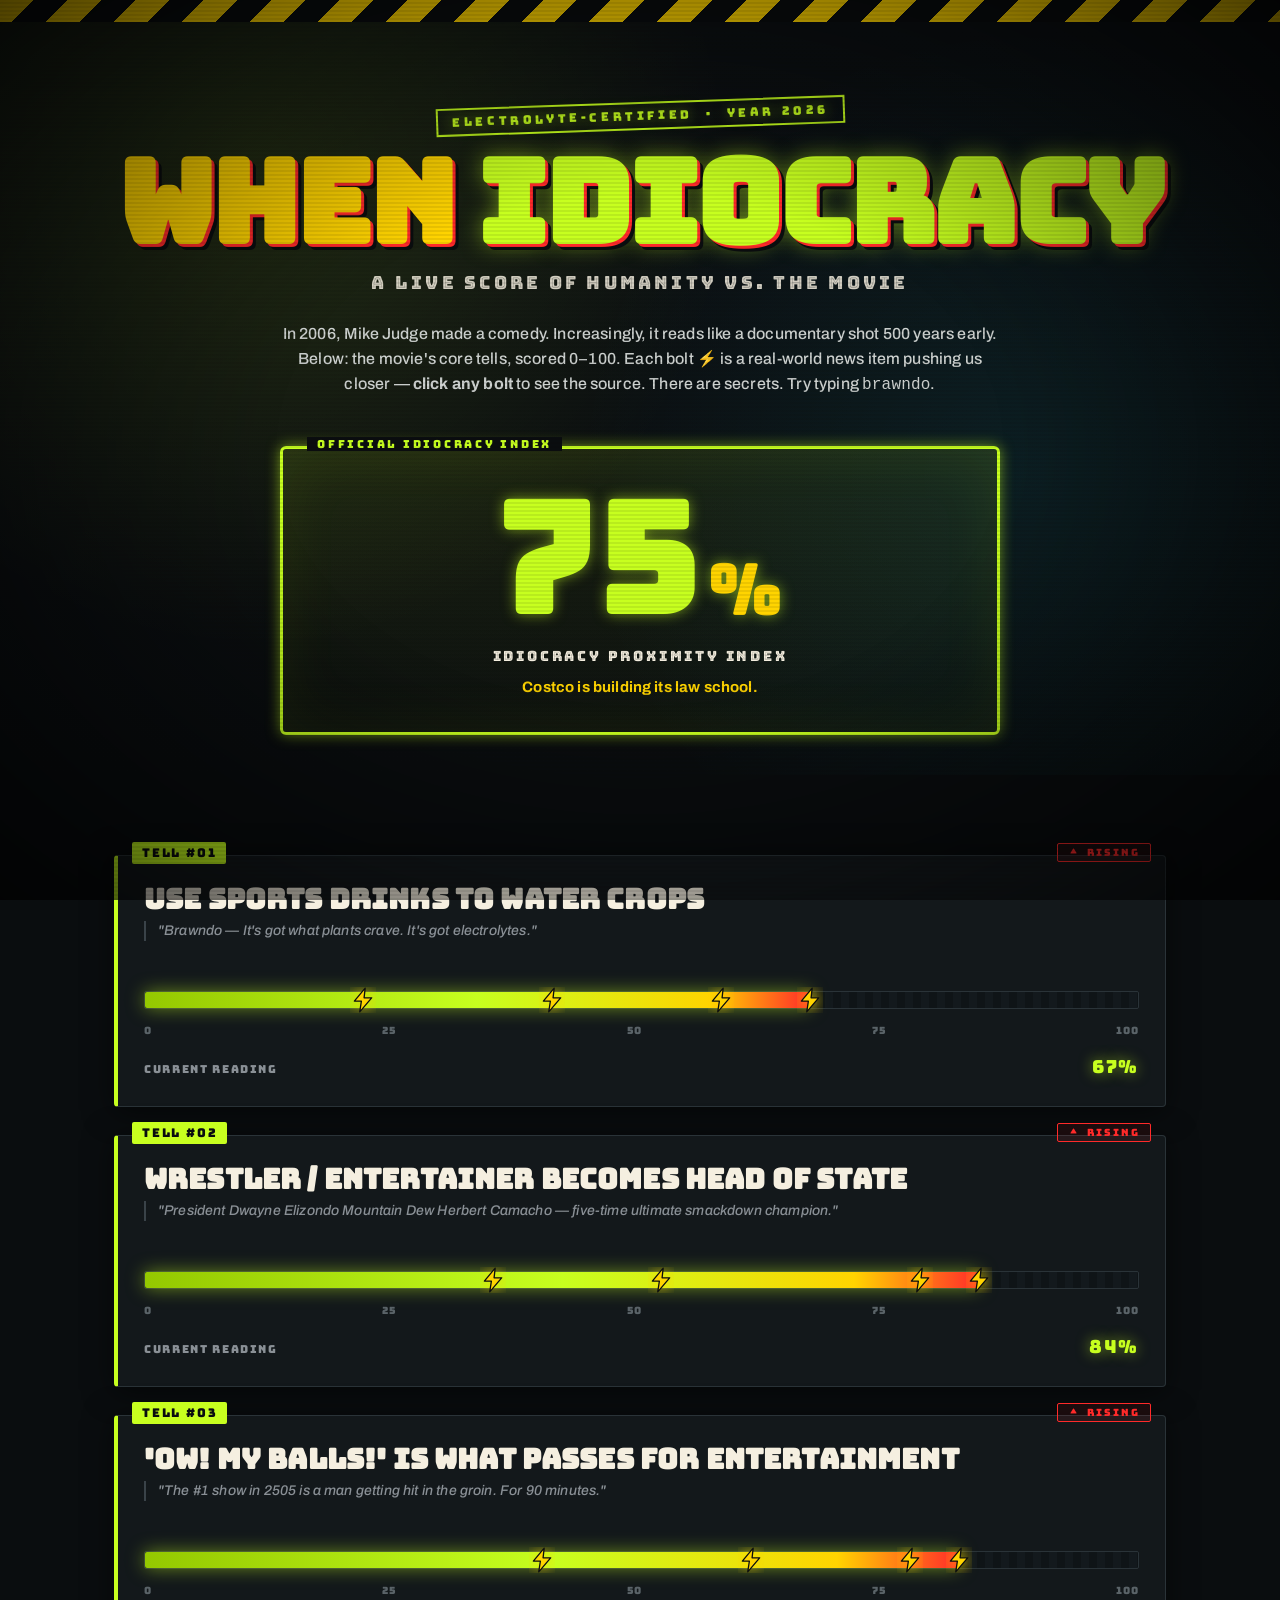
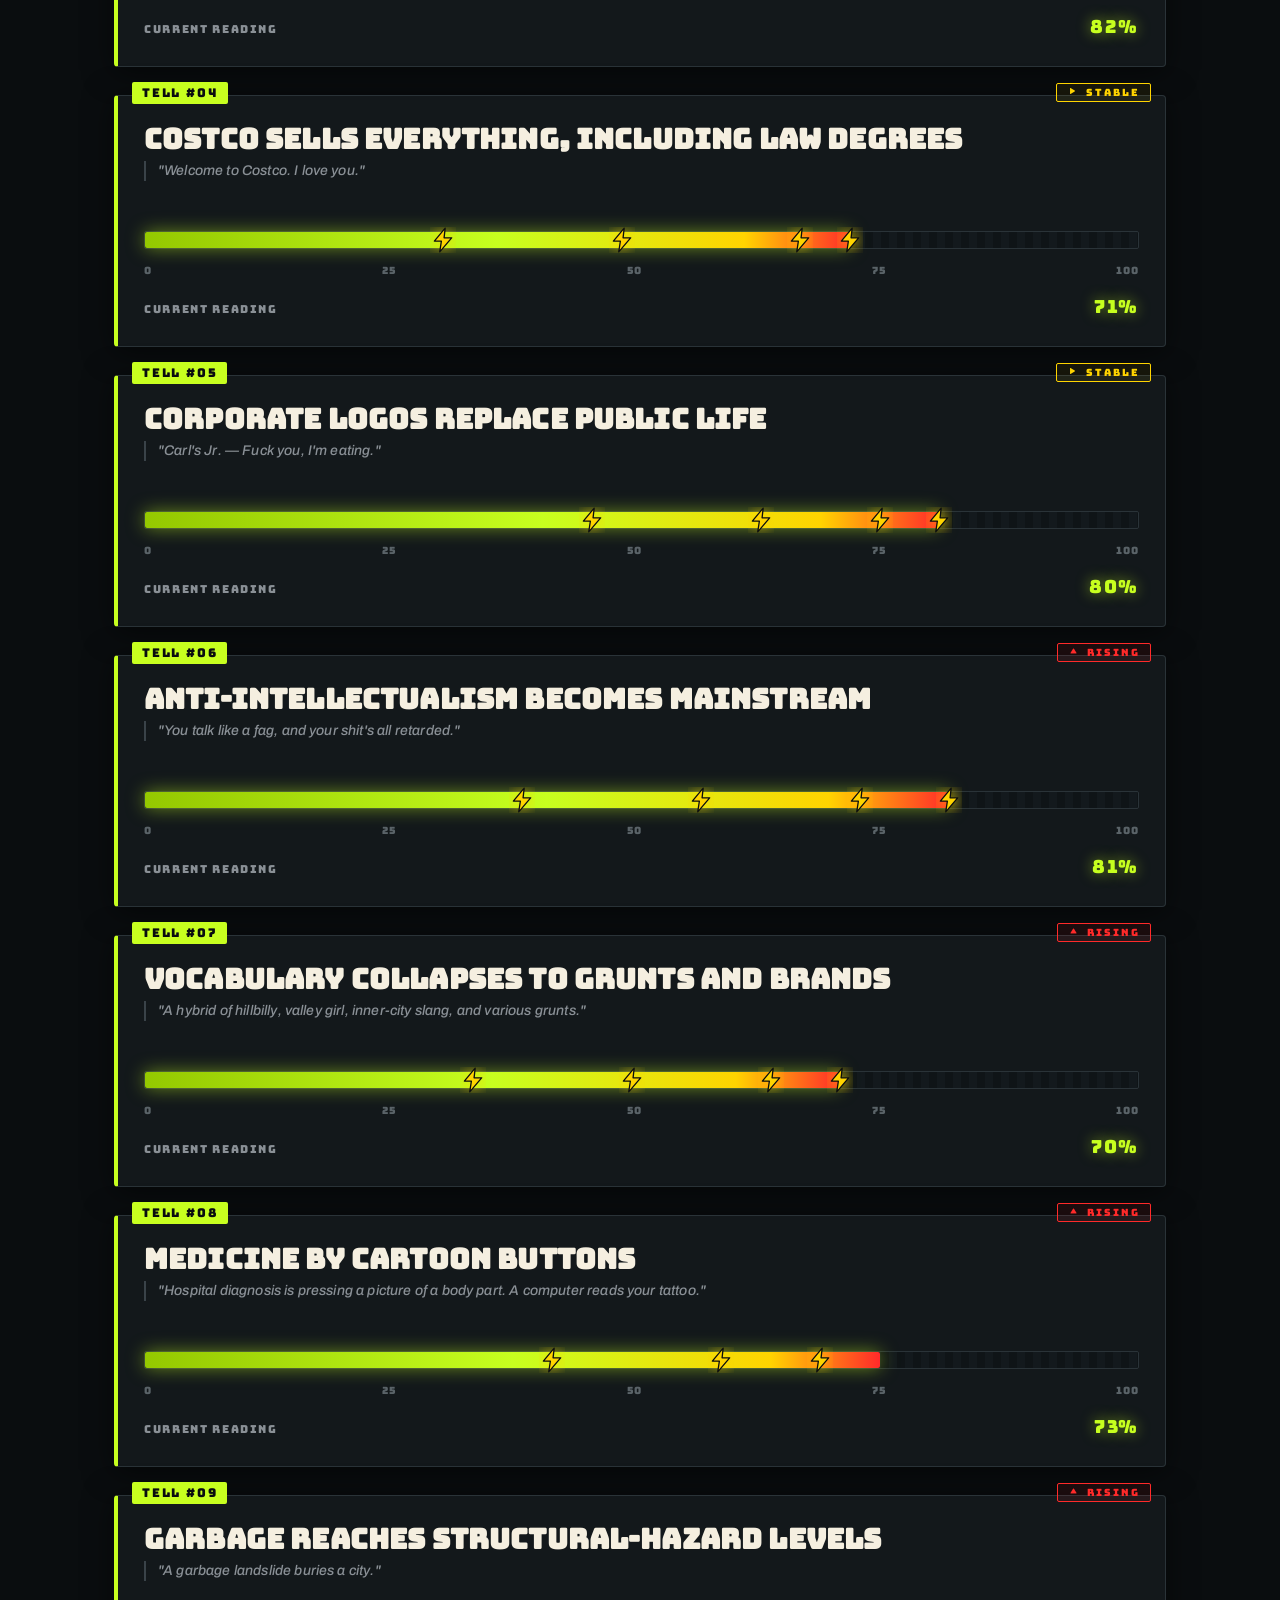
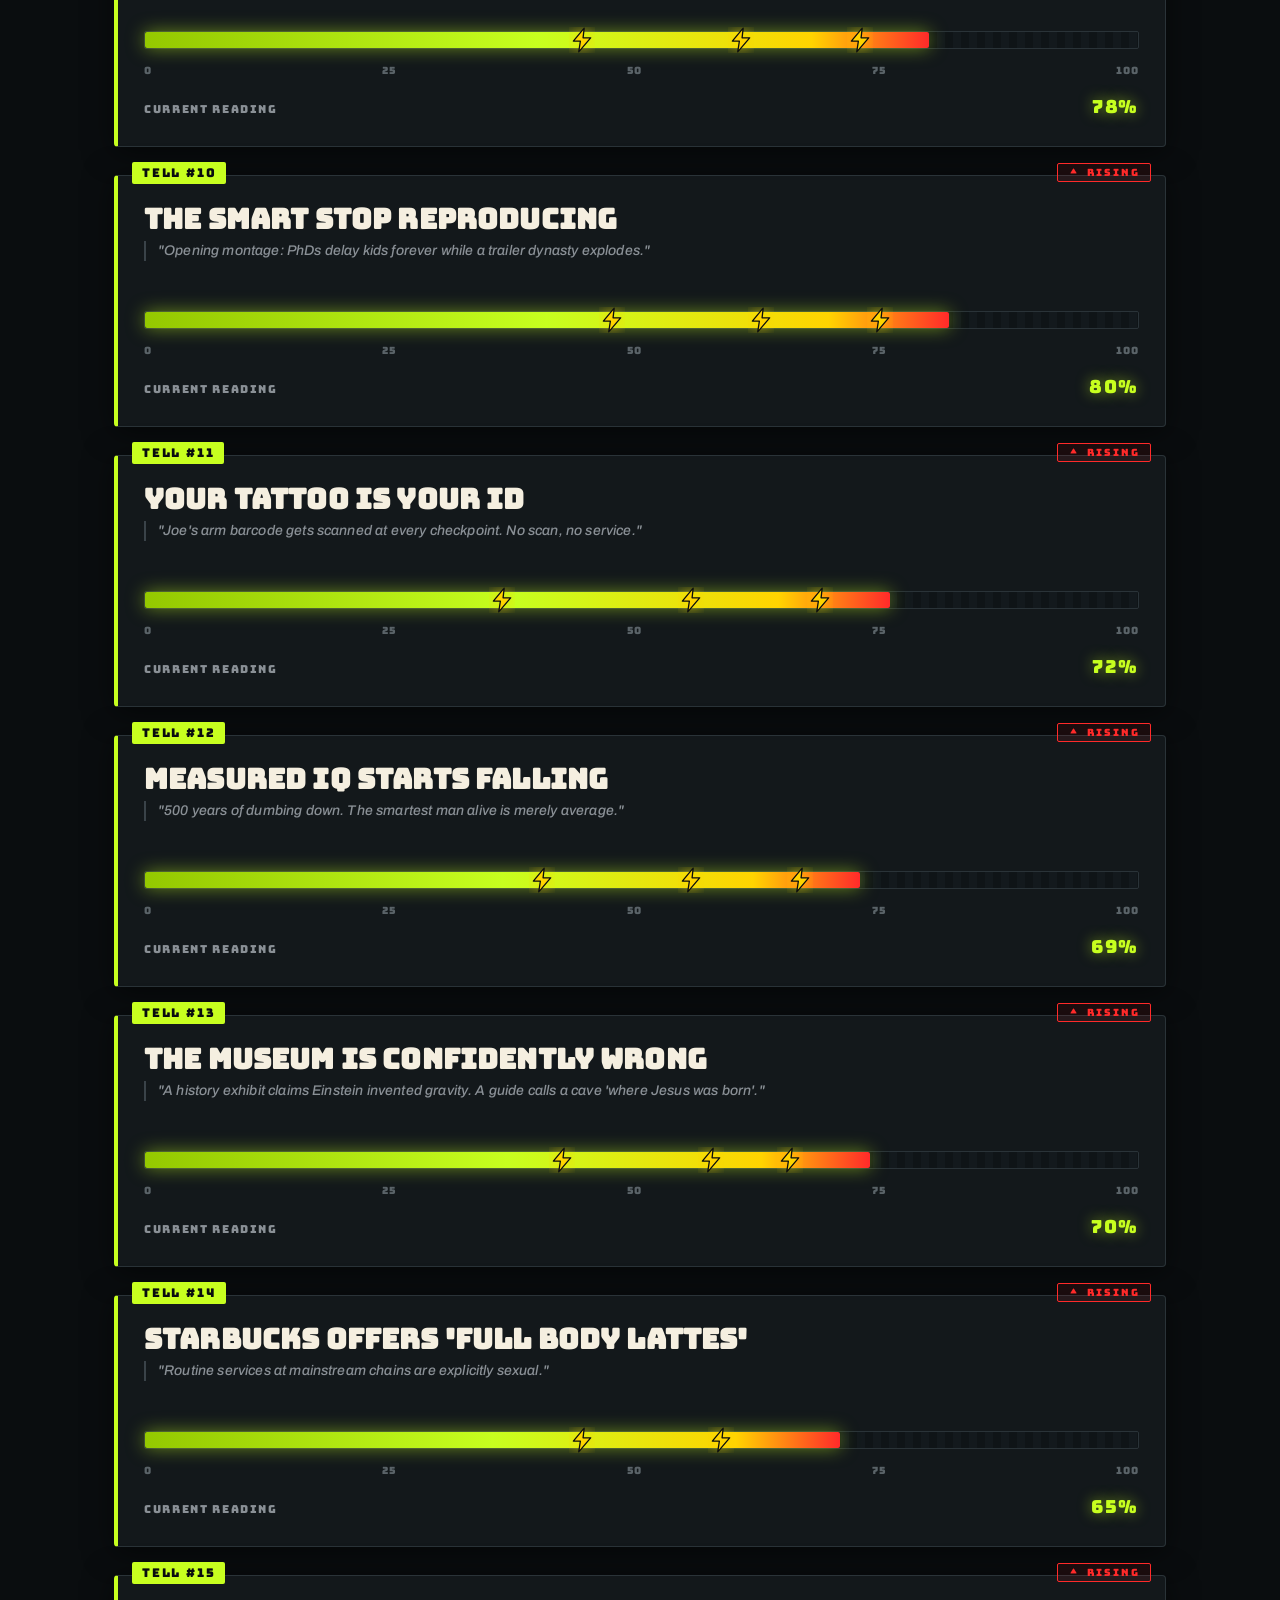
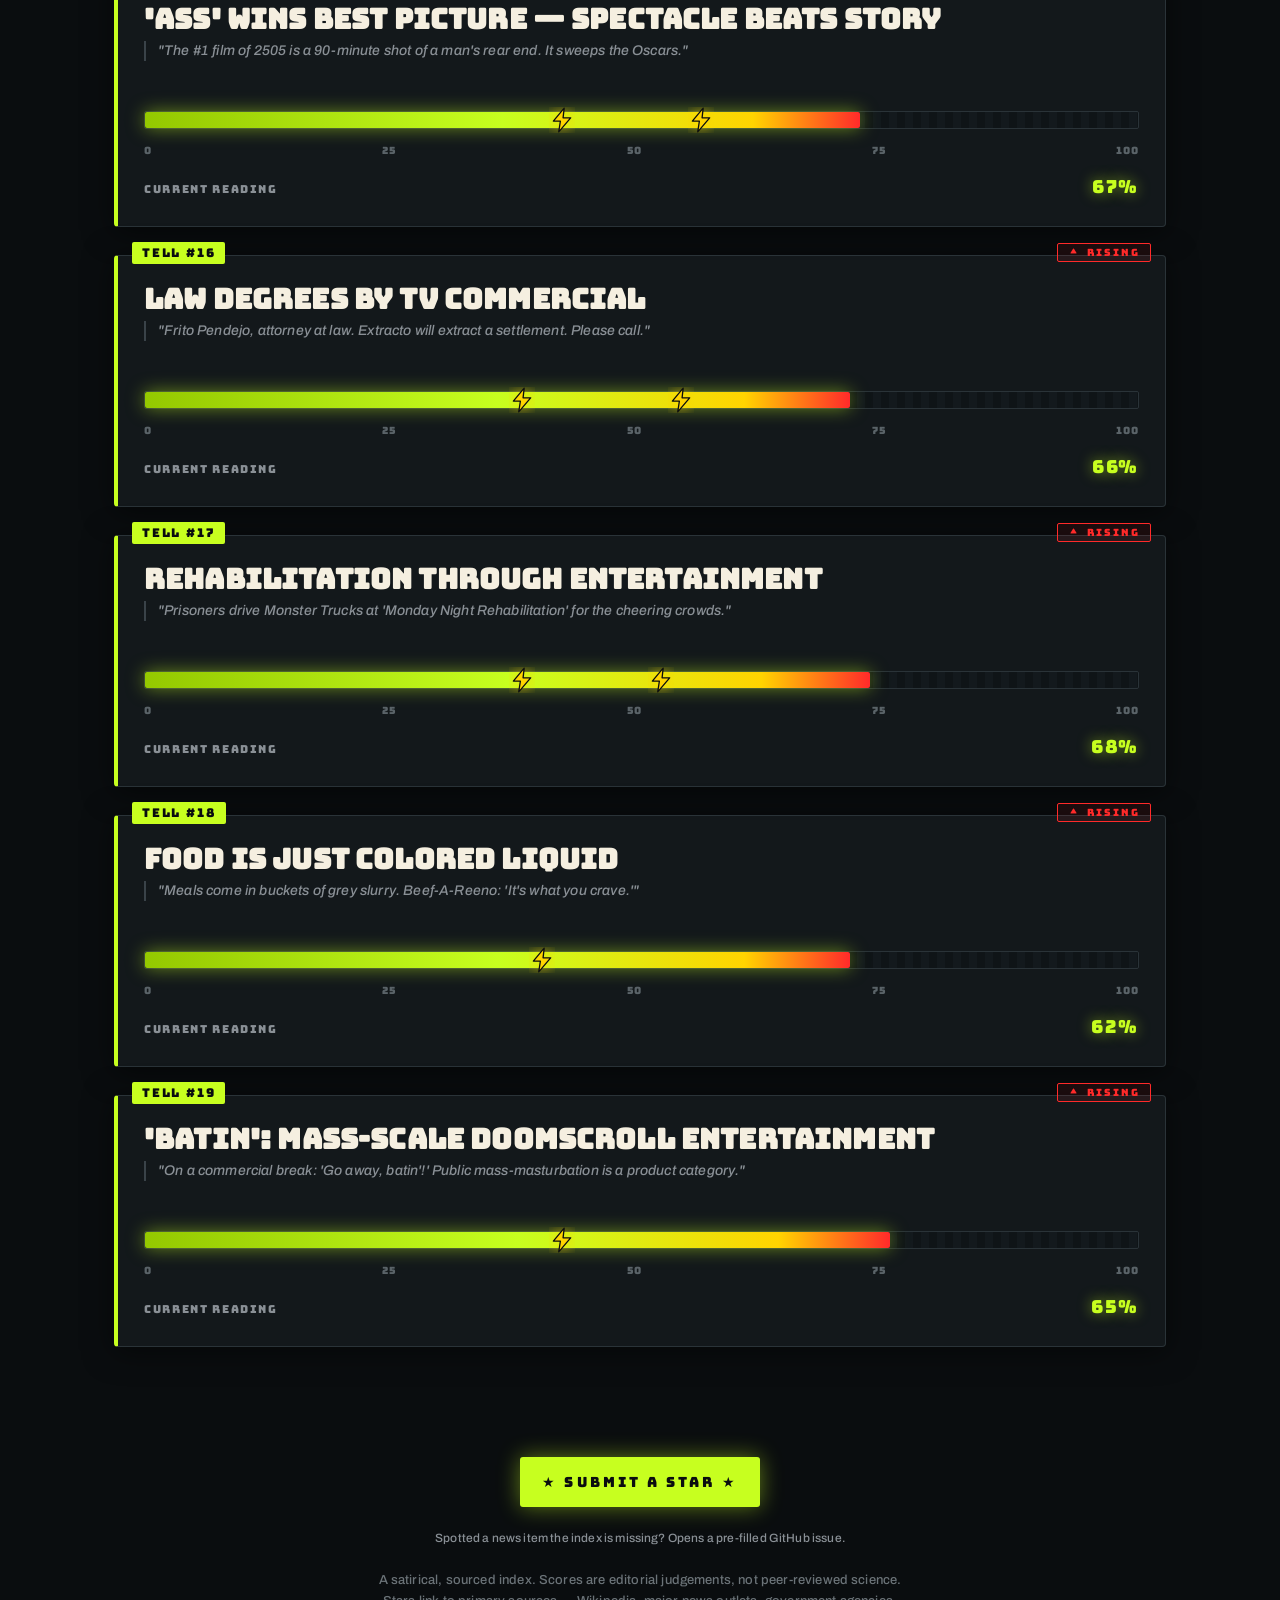
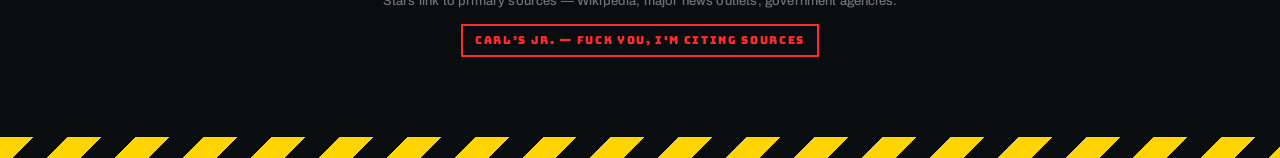
==== commit cb66c9f8: "Add lightning bolt favicon (SVG + PNG) 32x32 bolt on dark rounded background in Brawndo hazard-yello" ====
--- a/index.html
+++ b/index.html
@@ -16,6 +16,10 @@
   <meta property="og:image:height" content="630">
   <meta name="twitter:card" content="summary_large_image">
   <meta name="twitter:image" content="og.png">
+
+  <link rel="icon" type="image/svg+xml" href="favicon.svg">
+  <link rel="icon" type="image/png" sizes="32x32" href="favicon.png">
+  <link rel="apple-touch-icon" href="favicon.png">
 
   <link rel="preconnect" href="https://fonts.googleapis.com">
   <link rel="preconnect" href="https://fonts.gstatic.com" crossorigin>
